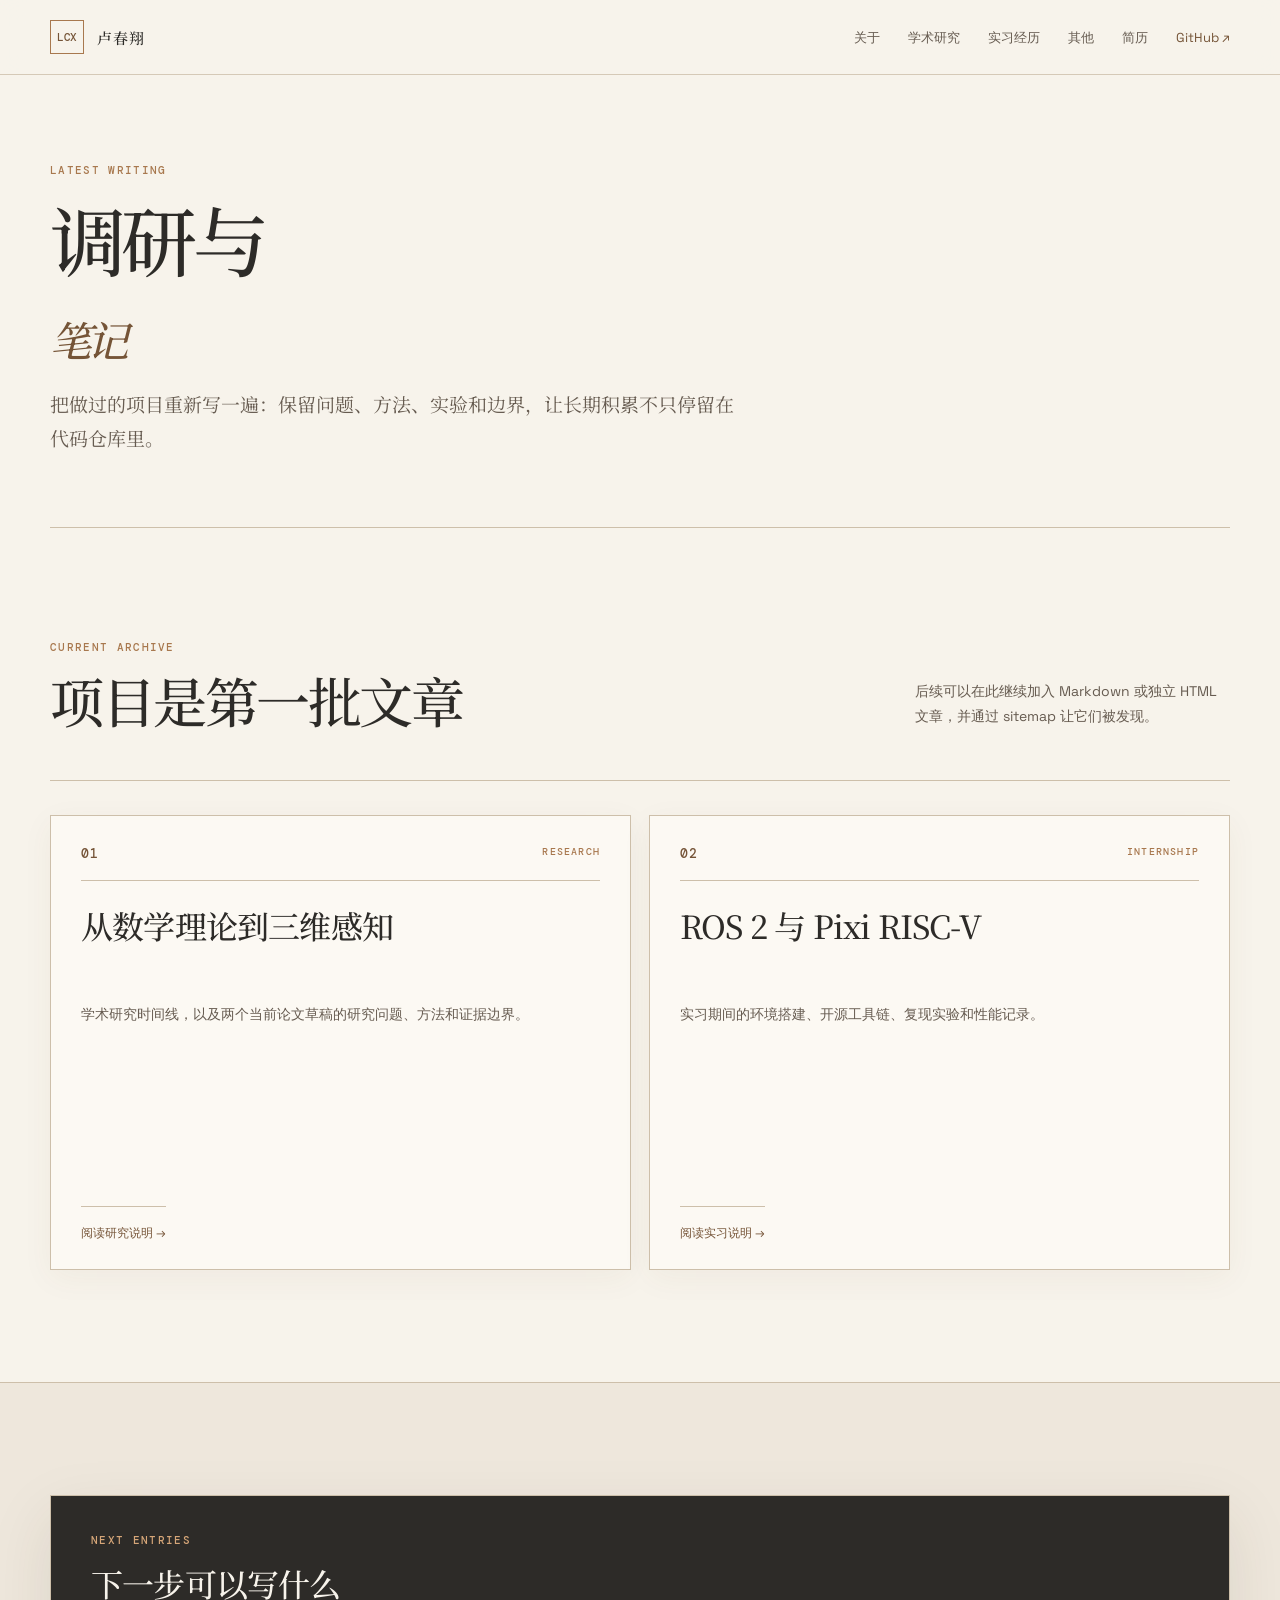
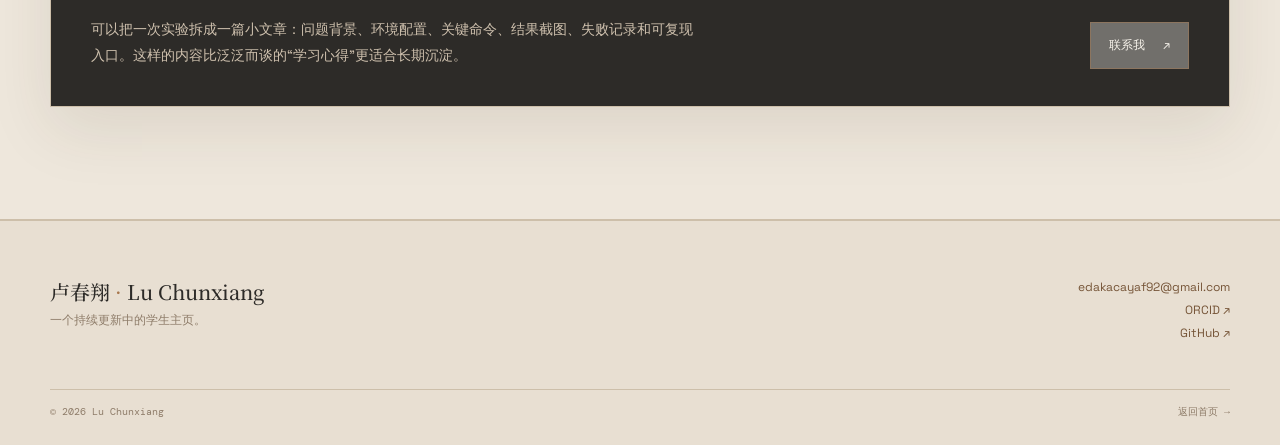
==== articles/index.html @ cac7438f "Build personal homepage" ====
<!doctype html>
<html lang="zh-CN">
  <head>
    <meta charset="utf-8">
    <meta name="viewport" content="width=device-width, initial-scale=1">
    <title>调研与笔记｜卢春翔 Lu Chunxiang</title>
    <meta name="description" content="卢春翔的调研、复现实验与项目笔记索引。">
    <link rel="canonical" href="https://luchunxiang.cn/articles/">
    <meta property="og:type" content="website">
    <meta property="og:title" content="调研与笔记｜卢春翔 Lu Chunxiang">
    <meta property="og:description" content="研究、实习和持续学习的长期记录。">
    <meta property="og:url" content="https://luchunxiang.cn/articles/">
    <link rel="icon" href="/assets/favicon.svg" type="image/svg+xml">
    <link rel="stylesheet" href="/styles.css">
  </head>
  <body>
    <a class="skip-link" href="#main-content">跳到主要内容</a>
    <header class="site-header"><div class="shell nav-shell"><a class="brand" href="/"><span class="brand-mark">LCX</span><span class="brand-name">卢春翔</span></a><button class="menu-toggle" type="button" aria-expanded="false" aria-controls="site-nav">菜单</button><nav id="site-nav" class="site-nav" aria-label="主导航"><a href="/#about">关于</a><a href="/#research">学术研究</a><a href="/#internship">实习经历</a><a href="/#other">其他</a><a href="/resume.html">简历</a><a class="nav-external" href="https://github.com/echobird233" target="_blank" rel="noopener noreferrer">GitHub <span aria-hidden="true">↗</span></a></nav></div></header>
    <main id="main-content">
      <header class="shell page-hero"><p class="eyebrow">LATEST WRITING</p><h1>调研与<br><em>笔记</em></h1><p class="page-hero-intro">把做过的项目重新写一遍：保留问题、方法、实验和边界，让长期积累不只停留在代码仓库里。</p></header>
      <section class="shell section-pad"><div class="section-heading"><div><p class="eyebrow">CURRENT ARCHIVE</p><h2>项目是第一批文章</h2></div><p class="section-note">后续可以在此继续加入 Markdown 或独立 HTML 文章，并通过 sitemap 让它们被发现。</p></div><div class="project-grid" style="margin-top:34px"><article class="project-card"><div class="project-topline"><span>01</span><span>RESEARCH</span></div><h3>从数学理论到三维感知</h3><p>学术研究时间线，以及两个当前论文草稿的研究问题、方法和证据边界。</p><a class="card-button" href="/projects/academic-research.html">阅读研究说明 <span aria-hidden="true">→</span></a></article><article class="project-card"><div class="project-topline"><span>02</span><span>INTERNSHIP</span></div><h3>ROS 2 与 Pixi RISC-V</h3><p>实习期间的环境搭建、开源工具链、复现实验和性能记录。</p><a class="card-button" href="/projects/internship.html">阅读实习说明 <span aria-hidden="true">→</span></a></article></div></section>
      <section class="tinted-section section-pad"><div class="shell notes-callout"><div><p class="eyebrow">NEXT ENTRIES</p><h2>下一步可以写什么</h2><p>可以把一次实验拆成一篇小文章：问题背景、环境配置、关键命令、结果截图、失败记录和可复现入口。这样的内容比泛泛而谈的“学习心得”更适合长期沉淀。</p></div><a class="button button-light" href="mailto:edakacayaf92@gmail.com">联系我 <span aria-hidden="true">↗</span></a></div></section>
    </main>
    <footer class="site-footer"><div class="shell footer-grid"><div><p class="footer-name">卢春翔 <span>·</span> Lu Chunxiang</p><p class="footer-note">一个持续更新中的学生主页。</p></div><div class="footer-links"><a href="mailto:edakacayaf92@gmail.com">edakacayaf92@gmail.com</a><a href="https://orcid.org/0009-0001-8844-5017" target="_blank" rel="noopener noreferrer">ORCID ↗</a><a href="https://github.com/echobird233" target="_blank" rel="noopener noreferrer">GitHub ↗</a></div></div><div class="shell footer-bottom"><span>© 2026 Lu Chunxiang</span><a href="/">返回首页 →</a></div></footer>
    <script src="/script.js"></script>
  </body>
</html>
---- styles.css ----
@import url('https://fonts.googleapis.com/css2?family=DM+Mono:wght@400;500&family=Noto+Serif+SC:wght@400;500;600;700&family=Space+Grotesk:wght@400;500;600;700&display=swap');

:root {
  --paper: #f7f3eb;
  --paper-deep: #eee7dc;
  --paper-dark: #e3d8c9;
  --ink: #2d2b28;
  --muted: #665b50;
  --soft: #8e7c69;
  --line: #cdbfaa;
  --accent: #a8784e;
  --accent-deep: #755437;
  --white: #fffdf9;
  --shadow: 0 22px 60px rgba(63, 45, 27, .10);
  --serif: 'Noto Serif SC', 'Songti SC', 'STSong', Georgia, serif;
  --sans: 'Space Grotesk', 'PingFang SC', 'Microsoft YaHei', sans-serif;
  --mono: 'DM Mono', 'SFMono-Regular', Consolas, monospace;
}

* { box-sizing: border-box; }

html { scroll-behavior: smooth; }

body {
  margin: 0;
  background: var(--paper);
  color: var(--ink);
  font-family: var(--sans);
  font-size: 16px;
  line-height: 1.7;
  background-image: radial-gradient(rgba(117, 84, 55, .065) .7px, transparent .7px);
  background-size: 8px 8px;
}

body::before {
  content: '';
  position: fixed;
  inset: 0;
  pointer-events: none;
  opacity: .18;
  background: linear-gradient(115deg, transparent 0 35%, rgba(255,255,255,.25) 50%, transparent 65%);
  mix-blend-mode: soft-light;
  z-index: -1;
}

a { color: inherit; text-decoration: none; }
a:focus-visible, button:focus-visible { outline: 2px solid var(--accent-deep); outline-offset: 4px; }

.shell { width: min(1180px, calc(100% - 64px)); margin: 0 auto; }
.section-pad { padding-top: 112px; padding-bottom: 112px; }
.section-block { scroll-margin-top: 80px; }

.skip-link { position: fixed; left: 18px; top: -80px; background: var(--ink); color: var(--paper); padding: 8px 14px; z-index: 30; }
.skip-link:focus { top: 18px; }

.site-header { position: sticky; top: 0; z-index: 20; background: rgba(247,243,235,.90); border-bottom: 1px solid rgba(205,191,170,.8); backdrop-filter: blur(12px); }
.nav-shell { min-height: 74px; display: flex; align-items: center; justify-content: space-between; gap: 32px; }
.brand { display: inline-flex; align-items: center; gap: 13px; white-space: nowrap; }
.brand-mark { display: grid; place-items: center; width: 34px; height: 34px; border: 1px solid var(--accent); color: var(--accent-deep); font: 500 11px/1 var(--mono); letter-spacing: -.06em; }
.brand-name { font: 500 15px/1 var(--serif); letter-spacing: .08em; }
.site-nav { display: flex; align-items: center; gap: 28px; font-size: 13px; color: var(--muted); }
.site-nav a { position: relative; padding: 26px 0 24px; }
.site-nav a::after { content: ''; position: absolute; left: 0; right: 100%; bottom: 18px; height: 1px; background: var(--accent); transition: right .22s ease; }
.site-nav a:hover, .site-nav a:focus-visible { color: var(--ink); }
.site-nav a:hover::after, .site-nav a:focus-visible::after { right: 0; }
.site-nav .nav-external { color: var(--accent-deep); }
.menu-toggle { display: none; border: 1px solid var(--line); background: transparent; color: var(--ink); padding: 7px 11px; font: 500 12px var(--sans); }

.hero { display: grid; grid-template-columns: minmax(0, 1.5fr) minmax(230px, .65fr); gap: 90px; align-items: start; min-height: 620px; padding-top: 122px; }
.eyebrow, .label, .current-label, .project-topline, .date-line, .strip-kicker { margin: 0; color: var(--accent); font: 500 11px/1.4 var(--mono); letter-spacing: .12em; text-transform: uppercase; }
.hero h1 { margin: 22px 0 24px; font: 500 clamp(54px, 9vw, 112px)/1.02 var(--serif); letter-spacing: -.07em; }
.hero h1 em { color: var(--accent-deep); font-size: .47em; font-style: italic; letter-spacing: -.025em; }
.hero-lead { max-width: 650px; margin: 0; color: var(--muted); font: 400 clamp(18px, 2.2vw, 23px)/1.8 var(--serif); }
.hero-actions { display: flex; flex-wrap: wrap; gap: 12px; margin-top: 35px; }
.button { display: inline-flex; align-items: center; gap: 18px; min-height: 46px; padding: 12px 18px; border: 1px solid var(--line); font-size: 12px; transition: transform .2s ease, background .2s ease, border-color .2s ease; }
.button:hover, .button:focus-visible { transform: translateY(-2px); }
.button-dark { border-color: var(--ink); background: var(--ink); color: var(--paper); }
.button-dark:hover { background: var(--accent-deep); border-color: var(--accent-deep); }
.button-light { background: rgba(255,253,249,.32); color: var(--accent-deep); }
.button-light:hover { border-color: var(--accent); background: var(--white); }
.hero-aside { border-top: 2px solid var(--accent); padding-top: 15px; margin-top: 8px; color: var(--muted); font-size: 13px; }
.aside-rule { display: none; }
.hero-aside .label { margin: 0 0 8px; font-size: 10px; }
.aside-title { margin: 0; color: var(--ink); font: 500 18px/1.45 var(--serif); }
.aside-text { margin: 0 0 27px; line-height: 1.8; }
.aside-links { display: grid; gap: 6px; }
.aside-links a, .footer-links a, .text-link { color: var(--accent-deep); }
.aside-links a:hover, .footer-links a:hover, .text-link:hover { color: var(--accent); }

.intro-strip { border-top: 1px solid var(--line); border-bottom: 1px solid var(--line); background: rgba(238,231,220,.78); }
.intro-grid { display: grid; grid-template-columns: 1fr 2.2fr; gap: 45px; align-items: center; padding: 34px 0; }
.strip-kicker { font-size: 10px; }
.strip-copy { max-width: 780px; margin: 0; color: var(--muted); font: 400 18px/1.75 var(--serif); }

.section-heading { display: grid; grid-template-columns: minmax(0, 1fr) minmax(230px, .7fr); gap: 60px; align-items: end; padding-bottom: 47px; border-bottom: 1px solid var(--line); }
h2 { margin: 13px 0 0; font: 500 clamp(34px, 5vw, 54px)/1.2 var(--serif); letter-spacing: -.045em; }
.section-note { max-width: 315px; margin: 0 0 4px auto; color: var(--muted); font-size: 14px; line-height: 1.8; }

.timeline { margin-top: 14px; }
.timeline-item { display: grid; grid-template-columns: 190px minmax(0, 1fr); gap: 48px; padding: 37px 0 42px; border-bottom: 1px solid var(--line); }
.timeline-meta { display: grid; gap: 7px; align-content: start; color: var(--soft); font: 11px/1.6 var(--mono); }
.timeline-meta span:last-child { color: var(--accent-deep); }
.timeline-body h3, .internship-head h3, .project-card h3, .info-card h3, .notes-callout h2 { margin: 0 0 12px; font: 500 clamp(23px, 3vw, 32px)/1.35 var(--serif); letter-spacing: -.025em; }
.timeline-body > p { max-width: 760px; margin: 0; color: var(--muted); font-size: 15px; line-height: 1.9; }
.tag-row { display: flex; flex-wrap: wrap; gap: 8px; margin-top: 20px; }
.tag-row span { border: 1px solid var(--line); padding: 4px 9px; color: var(--accent-deep); font: 10px/1.4 var(--mono); }
.timeline-item-current { padding-bottom: 50px; }
.current-label { display: inline-block; margin-bottom: 12px; padding: 4px 8px; background: var(--accent); color: var(--white); font-size: 9px; }
.subproject-grid { display: grid; grid-template-columns: repeat(2, minmax(0, 1fr)); gap: 15px; margin: 26px 0 24px; }
.subproject-card { display: grid; gap: 8px; padding: 20px; border: 1px solid var(--line); background: rgba(255,253,249,.40); transition: background .2s ease, transform .2s ease, border-color .2s ease; }
.subproject-card:hover, .subproject-card:focus-visible { border-color: var(--accent); background: var(--white); transform: translateY(-2px); }
.card-index { color: var(--accent); font: 11px var(--mono); }
.card-title { font: 500 19px/1.4 var(--serif); }
.card-desc { color: var(--muted); font-size: 13px; line-height: 1.65; }
.card-link { margin-top: 4px; color: var(--accent-deep); font-size: 11px; }
.text-link { display: inline-flex; align-items: center; gap: 14px; font-size: 12px; border-bottom: 1px solid currentColor; padding-bottom: 4px; }

.tinted-section { background: var(--paper-deep); border-top: 1px solid var(--line); border-bottom: 1px solid var(--line); }
.internship-head { display: grid; grid-template-columns: 1fr minmax(270px, .7fr); gap: 50px; padding: 46px 0 34px; }
.internship-head h3 { margin-top: 9px; }
.internship-head > p { margin: 5px 0 0; color: var(--muted); font-size: 14px; line-height: 1.9; }
.project-grid { display: grid; grid-template-columns: repeat(2, minmax(0, 1fr)); gap: 18px; }
.project-card { display: flex; flex-direction: column; min-height: 455px; padding: 29px 30px 26px; border: 1px solid var(--line); background: rgba(255,253,249,.57); box-shadow: 0 8px 30px rgba(93,69,44,.05); }
.project-topline { display: flex; justify-content: space-between; gap: 16px; padding-bottom: 17px; margin-bottom: 23px; border-bottom: 1px solid var(--line); font-size: 10px; }
.project-topline span:first-child { color: var(--accent-deep); font-size: 13px; }
.project-card h3 { min-height: 85px; margin-bottom: 13px; }
.project-card > p { margin: 0; color: var(--muted); font-size: 14px; line-height: 1.85; }
.compact-list { display: grid; gap: 8px; padding: 0 0 0 18px; margin: 21px 0 26px; color: var(--muted); font-size: 12px; line-height: 1.7; }
.compact-list li::marker { color: var(--accent); }
.card-button { align-self: flex-start; margin-top: auto; padding-top: 16px; border-top: 1px solid var(--line); color: var(--accent-deep); font-size: 12px; }
.card-button:hover { color: var(--accent); }
.section-footer-link { margin-top: 30px; }

.info-grid { display: grid; grid-template-columns: repeat(2, minmax(0, 1fr)); gap: 18px; margin-top: 34px; }
.info-card { min-height: 225px; padding: 27px 28px; border-top: 2px solid var(--accent); background: rgba(255,253,249,.34); }
.info-card-wide { grid-column: span 2; }
.info-card h3 { margin: 16px 0 10px; font-size: 25px; }
.info-card p:not(.label) { margin: 0; color: var(--muted); font-size: 14px; line-height: 1.85; }
.metric-row { display: flex; flex-wrap: wrap; gap: 40px; margin-top: 26px; }
.metric-row span { display: grid; gap: 2px; }
.metric-row strong { color: var(--accent-deep); font: 500 22px/1.2 var(--serif); }
.metric-row small { color: var(--soft); font: 10px var(--mono); text-transform: uppercase; }

.notes-section { padding-top: 80px; padding-bottom: 80px; }
.notes-callout { display: flex; justify-content: space-between; align-items: end; gap: 40px; padding: 37px 40px; border: 1px solid var(--line); background: var(--ink); color: var(--paper); box-shadow: var(--shadow); }
.notes-callout h2 { margin-top: 13px; color: var(--paper); }
.notes-callout p:not(.eyebrow) { max-width: 610px; margin: 0; color: #cfc1ae; font-size: 14px; line-height: 1.85; }
.notes-callout .eyebrow { color: #d6a678; }
.notes-callout .button-light { border-color: #8c755f; color: var(--paper); white-space: nowrap; }
.notes-callout .button-light:hover { background: #51483e; border-color: #d6a678; }

.site-footer { padding: 56px 0 26px; border-top: 1px solid var(--line); background: #e8dfd2; }
.footer-grid { display: flex; justify-content: space-between; gap: 40px; }
.footer-name { margin: 0; color: var(--ink); font: 500 20px var(--serif); }
.footer-name span { color: var(--accent); }
.footer-note { margin: 4px 0 0; color: var(--soft); font-size: 12px; }
.footer-links { display: grid; gap: 3px; text-align: right; color: var(--accent-deep); font-size: 12px; }
.footer-bottom { display: flex; justify-content: space-between; gap: 20px; margin-top: 45px; padding-top: 15px; border-top: 1px solid var(--line); color: var(--soft); font: 10px var(--mono); }

/* Project and resume pages share these details. */
.page-hero { padding-top: 88px; padding-bottom: 72px; border-bottom: 1px solid var(--line); }
.page-hero h1 { max-width: 820px; margin: 18px 0 20px; font: 500 clamp(42px, 7vw, 76px)/1.12 var(--serif); letter-spacing: -.06em; }
.page-hero h1 em { color: var(--accent-deep); font-size: .55em; font-style: italic; }
.page-hero-intro { max-width: 700px; margin: 0; color: var(--muted); font: 400 19px/1.8 var(--serif); }
.page-meta { display: flex; flex-wrap: wrap; gap: 8px 26px; margin-top: 28px; color: var(--soft); font: 11px var(--mono); }
.page-layout { display: grid; grid-template-columns: minmax(0, 1.5fr) minmax(220px, .65fr); gap: 76px; }
.page-content { min-width: 0; }
.content-block { padding: 53px 0; border-bottom: 1px solid var(--line); }
.content-block:first-child { padding-top: 0; }
.content-block h2 { margin-bottom: 20px; font-size: 34px; }
.content-block h3 { margin: 30px 0 10px; font: 500 24px/1.4 var(--serif); }
.content-block p { color: var(--muted); font-size: 15px; line-height: 1.95; }
.content-block ul { color: var(--muted); padding-left: 21px; font-size: 14px; line-height: 1.9; }
.content-block li::marker { color: var(--accent); }
.side-panel { align-self: start; position: sticky; top: 105px; padding: 22px; border: 1px solid var(--line); background: rgba(255,253,249,.42); }
.side-panel h2 { margin: 10px 0 16px; font-size: 24px; }
.side-panel p { margin: 0 0 20px; color: var(--muted); font-size: 13px; line-height: 1.8; }
.side-list { display: grid; gap: 10px; padding: 0; margin: 0; list-style: none; }
.side-list a { color: var(--accent-deep); font-size: 12px; }
.side-list a:hover { color: var(--accent); }
.evidence-note { padding: 18px 20px; margin-top: 24px; border-left: 2px solid var(--accent); background: rgba(238,231,220,.74); color: var(--muted); font-size: 13px; line-height: 1.8; }
.evidence-note strong { color: var(--ink); font-weight: 500; }
.detail-card { margin-top: 24px; padding: 22px; border: 1px solid var(--line); background: rgba(255,253,249,.34); }
.detail-card h3 { margin-top: 0; }
.detail-card .metric-row { margin-top: 17px; gap: 25px; }
.detail-card .metric-row strong { font-size: 19px; }
.repo-link { display: inline-flex; gap: 12px; margin-top: 18px; color: var(--accent-deep); font-size: 12px; border-bottom: 1px solid currentColor; }

.resume-page .page-hero { padding-bottom: 50px; }
.resume-actions { display: flex; gap: 12px; flex-wrap: wrap; margin-top: 26px; }
.resume-layout { padding-top: 46px; }
.resume-section { padding: 30px 0; border-bottom: 1px solid var(--line); }
.resume-section:first-child { padding-top: 0; }
.resume-section h2 { margin: 0 0 21px; font-size: 29px; }
.resume-item { display: grid; grid-template-columns: 150px minmax(0,1fr); gap: 28px; margin-bottom: 24px; }
.resume-item:last-child { margin-bottom: 0; }
.resume-date { color: var(--soft); font: 10px/1.7 var(--mono); }
.resume-item h3 { margin: 0 0 5px; font: 500 20px/1.4 var(--serif); }
.resume-item p { margin: 0; color: var(--muted); font-size: 13px; line-height: 1.8; }
.resume-skills { display: grid; grid-template-columns: repeat(2, minmax(0, 1fr)); gap: 16px; }
.skill-box { padding: 16px; border: 1px solid var(--line); }
.skill-box strong { display: block; margin-bottom: 5px; color: var(--accent-deep); font: 500 14px var(--serif); }
.skill-box span { color: var(--muted); font-size: 12px; line-height: 1.8; }

@media (max-width: 850px) {
  .shell { width: min(100% - 40px, 680px); }
  .site-header { position: relative; }
  .nav-shell { min-height: 66px; }
  .menu-toggle { display: block; }
  .site-nav { display: none; position: absolute; left: 20px; right: 20px; top: 65px; padding: 8px 18px 15px; border: 1px solid var(--line); background: var(--paper); box-shadow: var(--shadow); }
  .site-nav.is-open { display: grid; gap: 0; }
  .site-nav a { padding: 12px 0; border-bottom: 1px solid rgba(205,191,170,.55); }
  .site-nav a:last-child { border-bottom: 0; }
  .site-nav a::after { display: none; }
  .hero { grid-template-columns: 1fr; gap: 58px; min-height: unset; padding-top: 88px; }
  .hero-aside { margin-top: 0; display: grid; grid-template-columns: 1fr 1fr; column-gap: 25px; }
  .hero-aside .aside-rule { display: block; grid-column: 1 / -1; }
  .hero-aside .label:nth-of-type(1), .hero-aside .aside-title, .hero-aside .aside-text:nth-of-type(1) { grid-column: 1; }
  .hero-aside .label:nth-of-type(2), .hero-aside .aside-text:nth-of-type(2) { grid-column: 2; }
  .hero-aside .label:nth-of-type(3), .hero-aside .aside-links { grid-column: 1 / -1; }
  .intro-grid, .section-heading, .internship-head, .page-layout { grid-template-columns: 1fr; gap: 20px; }
  .section-note { margin: 0; max-width: 520px; }
  .timeline-item { grid-template-columns: 1fr; gap: 17px; }
  .project-grid, .info-grid { grid-template-columns: 1fr; }
  .info-card-wide { grid-column: auto; }
  .notes-callout { align-items: start; flex-direction: column; }
  .side-panel { position: static; order: -1; }
  .content-block:first-child { padding-top: 0; }
  .resume-item { grid-template-columns: 1fr; gap: 4px; }
}

@media (max-width: 520px) {
  .shell { width: calc(100% - 32px); }
  .section-pad { padding-top: 75px; padding-bottom: 75px; }
  .hero { padding-top: 72px; }
  .hero h1 { font-size: 60px; }
  .hero-lead { font-size: 17px; }
  .hero-actions, .hero-actions .button { width: 100%; }
  .hero-actions .button { justify-content: space-between; }
  .hero-aside { display: block; }
  .hero-aside .label { margin-top: 20px; }
  .subproject-grid { grid-template-columns: 1fr; }
  .project-card { min-height: 0; padding: 24px 21px 22px; }
  .project-card h3 { min-height: 0; }
  .metric-row { gap: 22px; }
  .notes-callout { padding: 27px 22px; }
  .footer-grid, .footer-bottom { display: grid; gap: 23px; }
  .footer-links { text-align: left; }
  .page-hero { padding-top: 58px; padding-bottom: 52px; }
  .page-hero h1 { font-size: 43px; }
  .page-hero-intro { font-size: 17px; }
  .resume-skills { grid-template-columns: 1fr; }
}

@media print {
  body { background: white; }
  .site-header, .site-footer, .resume-actions, .side-panel, .skip-link { display: none !important; }
  .shell { width: 100%; }
  .resume-page .page-hero { padding: 0 0 25px; }
  .resume-layout { padding-top: 25px; }
  .resume-section { break-inside: avoid; }
}
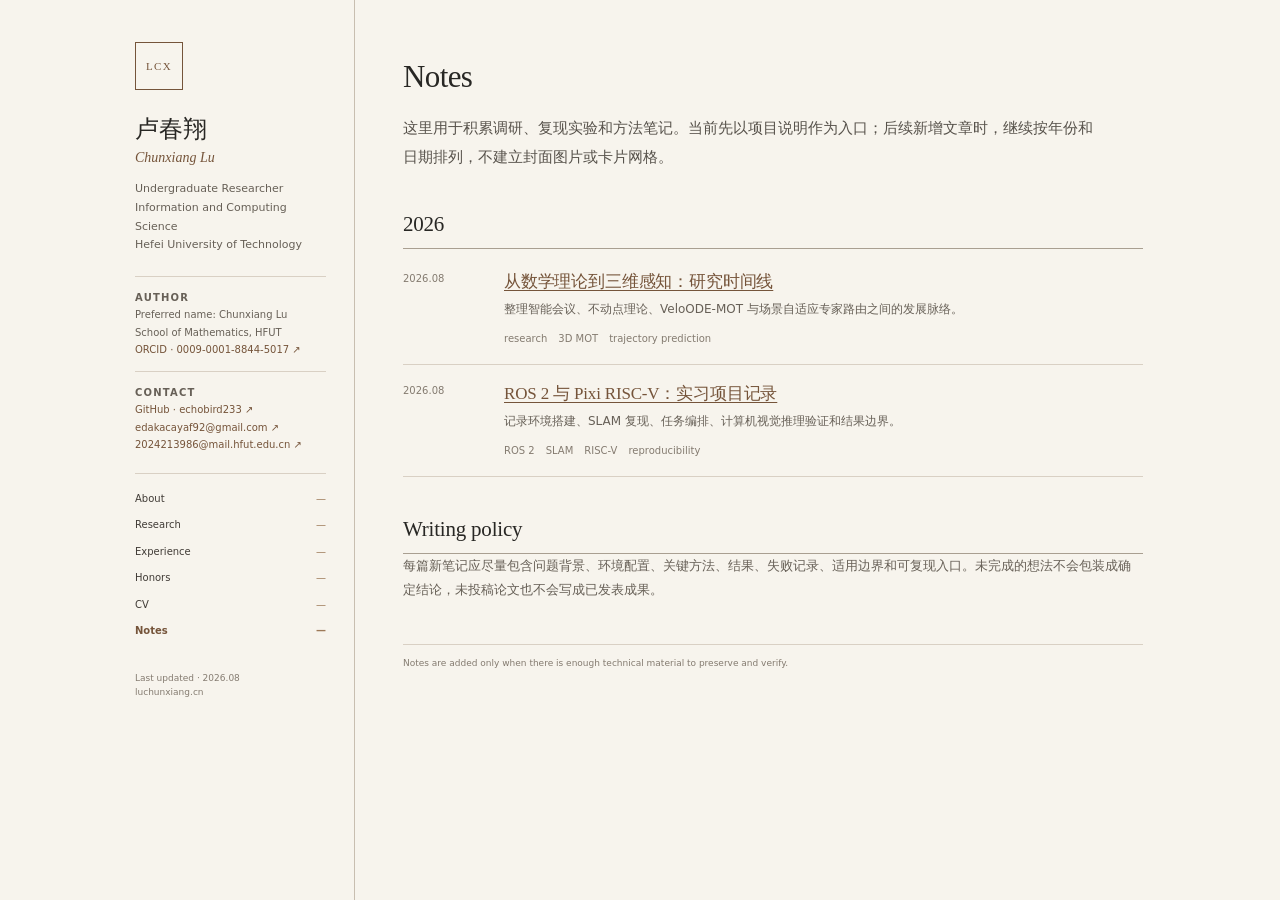
==== commit 62705763: "Redesign site as academic profile" ====
--- a/articles/index.html
+++ b/articles/index.html
@@ -3,25 +3,57 @@
   <head>
     <meta charset="utf-8">
     <meta name="viewport" content="width=device-width, initial-scale=1">
-    <title>调研与笔记｜卢春翔 Lu Chunxiang</title>
-    <meta name="description" content="卢春翔的调研、复现实验与项目笔记索引。">
+    <title>调研与笔记｜卢春翔 Chunxiang Lu</title>
+    <meta name="description" content="卢春翔的调研、复现实验与研究笔记索引。">
     <link rel="canonical" href="https://luchunxiang.cn/articles/">
     <meta property="og:type" content="website">
-    <meta property="og:title" content="调研与笔记｜卢春翔 Lu Chunxiang">
-    <meta property="og:description" content="研究、实习和持续学习的长期记录。">
+    <meta property="og:title" content="调研与笔记｜卢春翔 Chunxiang Lu">
+    <meta property="og:description" content="研究、实习和可复现实验的长期记录。">
     <meta property="og:url" content="https://luchunxiang.cn/articles/">
     <link rel="icon" href="/assets/favicon.svg" type="image/svg+xml">
     <link rel="stylesheet" href="/styles.css">
   </head>
   <body>
     <a class="skip-link" href="#main-content">跳到主要内容</a>
-    <header class="site-header"><div class="shell nav-shell"><a class="brand" href="/"><span class="brand-mark">LCX</span><span class="brand-name">卢春翔</span></a><button class="menu-toggle" type="button" aria-expanded="false" aria-controls="site-nav">菜单</button><nav id="site-nav" class="site-nav" aria-label="主导航"><a href="/#about">关于</a><a href="/#research">学术研究</a><a href="/#internship">实习经历</a><a href="/#other">其他</a><a href="/resume.html">简历</a><a class="nav-external" href="https://github.com/echobird233" target="_blank" rel="noopener noreferrer">GitHub <span aria-hidden="true">↗</span></a></nav></div></header>
-    <main id="main-content">
-      <header class="shell page-hero"><p class="eyebrow">LATEST WRITING</p><h1>调研与<br><em>笔记</em></h1><p class="page-hero-intro">把做过的项目重新写一遍：保留问题、方法、实验和边界，让长期积累不只停留在代码仓库里。</p></header>
-      <section class="shell section-pad"><div class="section-heading"><div><p class="eyebrow">CURRENT ARCHIVE</p><h2>项目是第一批文章</h2></div><p class="section-note">后续可以在此继续加入 Markdown 或独立 HTML 文章，并通过 sitemap 让它们被发现。</p></div><div class="project-grid" style="margin-top:34px"><article class="project-card"><div class="project-topline"><span>01</span><span>RESEARCH</span></div><h3>从数学理论到三维感知</h3><p>学术研究时间线，以及两个当前论文草稿的研究问题、方法和证据边界。</p><a class="card-button" href="/projects/academic-research.html">阅读研究说明 <span aria-hidden="true">→</span></a></article><article class="project-card"><div class="project-topline"><span>02</span><span>INTERNSHIP</span></div><h3>ROS 2 与 Pixi RISC-V</h3><p>实习期间的环境搭建、开源工具链、复现实验和性能记录。</p><a class="card-button" href="/projects/internship.html">阅读实习说明 <span aria-hidden="true">→</span></a></article></div></section>
-      <section class="tinted-section section-pad"><div class="shell notes-callout"><div><p class="eyebrow">NEXT ENTRIES</p><h2>下一步可以写什么</h2><p>可以把一次实验拆成一篇小文章：问题背景、环境配置、关键命令、结果截图、失败记录和可复现入口。这样的内容比泛泛而谈的“学习心得”更适合长期沉淀。</p></div><a class="button button-light" href="mailto:edakacayaf92@gmail.com">联系我 <span aria-hidden="true">↗</span></a></div></section>
-    </main>
-    <footer class="site-footer"><div class="shell footer-grid"><div><p class="footer-name">卢春翔 <span>·</span> Lu Chunxiang</p><p class="footer-note">一个持续更新中的学生主页。</p></div><div class="footer-links"><a href="mailto:edakacayaf92@gmail.com">edakacayaf92@gmail.com</a><a href="https://orcid.org/0009-0001-8844-5017" target="_blank" rel="noopener noreferrer">ORCID ↗</a><a href="https://github.com/echobird233" target="_blank" rel="noopener noreferrer">GitHub ↗</a></div></div><div class="shell footer-bottom"><span>© 2026 Lu Chunxiang</span><a href="/">返回首页 →</a></div></footer>
+    <div class="site-shell">
+      <aside class="profile-rail" aria-label="个人身份与导航">
+        <div class="profile-top">
+          <a class="monogram" href="/" aria-label="返回首页">LCX</a>
+          <div><p class="profile-name">卢春翔</p><p class="profile-name-en">Chunxiang Lu</p></div>
+          <button class="mobile-menu-button" type="button" aria-expanded="false" aria-controls="profile-nav">MENU</button>
+          <p class="profile-role">Undergraduate Researcher<br>Information and Computing Science<br>Hefei University of Technology</p>
+        </div>
+        <div class="profile-desktop-details">
+          <div class="profile-block"><p class="profile-label">Author</p><p>Preferred name: Chunxiang Lu</p><p>School of Mathematics, HFUT</p><a href="https://orcid.org/0009-0001-8844-5017" target="_blank" rel="noopener noreferrer">ORCID · 0009-0001-8844-5017 ↗</a></div>
+          <div class="profile-block"><p class="profile-label">Contact</p><a href="https://github.com/echobird233" target="_blank" rel="noopener noreferrer">GitHub · echobird233 ↗</a><a href="mailto:edakacayaf92@gmail.com">edakacayaf92@gmail.com ↗</a><a href="mailto:2024213986@mail.hfut.edu.cn">2024213986@mail.hfut.edu.cn ↗</a></div>
+        </div>
+        <details class="profile-mobile-details"><summary>Author &amp; contact information</summary><div class="profile-block"><p>Preferred name: Chunxiang Lu</p><p>School of Mathematics, HFUT</p><a href="https://orcid.org/0009-0001-8844-5017" target="_blank" rel="noopener noreferrer">ORCID ↗</a><a href="https://github.com/echobird233" target="_blank" rel="noopener noreferrer">GitHub ↗</a><a href="mailto:edakacayaf92@gmail.com">Primary email ↗</a><a href="mailto:2024213986@mail.hfut.edu.cn">HFUT email ↗</a></div></details>
+        <nav id="profile-nav" class="profile-nav" aria-label="主导航"><a href="/">About</a><a href="/projects/academic-research.html">Research</a><a href="/projects/internship.html">Experience</a><a href="/#honors">Honors</a><a href="/resume.html">CV</a><a href="/articles/" aria-current="page">Notes</a></nav>
+        <p class="profile-foot">Last updated · 2026.08<br>luchunxiang.cn</p>
+      </aside>
+
+      <main id="main-content" class="document">
+        <section class="document-section">
+          <h1>Notes</h1>
+          <p class="lead">这里用于积累调研、复现实验和方法笔记。当前先以项目说明作为入口；后续新增文章时，继续按年份和日期排列，不建立封面图片或卡片网格。</p>
+        </section>
+
+        <section class="document-section">
+          <h2>2026</h2>
+          <div class="note-index">
+            <article class="note-entry"><time datetime="2026-08">2026.08</time><div><h2><a href="/projects/academic-research.html">从数学理论到三维感知：研究时间线</a></h2><p>整理智能会议、不动点理论、VeloODE-MOT 与场景自适应专家路由之间的发展脉络。</p><div class="tag-list"><span>research</span><span>3D MOT</span><span>trajectory prediction</span></div></div></article>
+            <article class="note-entry"><time datetime="2026-08">2026.08</time><div><h2><a href="/projects/internship.html">ROS 2 与 Pixi RISC-V：实习项目记录</a></h2><p>记录环境搭建、SLAM 复现、任务编排、计算机视觉推理验证和结果边界。</p><div class="tag-list"><span>ROS 2</span><span>SLAM</span><span>RISC-V</span><span>reproducibility</span></div></div></article>
+          </div>
+        </section>
+
+        <section class="document-section prose">
+          <h2>Writing policy</h2>
+          <p>每篇新笔记应尽量包含问题背景、环境配置、关键方法、结果、失败记录、适用边界和可复现入口。未完成的想法不会包装成确定结论，未投稿论文也不会写成已发表成果。</p>
+        </section>
+
+        <p class="endnote">Notes are added only when there is enough technical material to preserve and verify.</p>
+      </main>
+    </div>
     <script src="/script.js"></script>
   </body>
 </html>
--- a/styles.css
+++ b/styles.css
@@ -1,20 +1,15 @@
-@import url('https://fonts.googleapis.com/css2?family=DM+Mono:wght@400;500&family=Noto+Serif+SC:wght@400;500;600;700&family=Space+Grotesk:wght@400;500;600;700&display=swap');
-
 :root {
-  --paper: #f7f3eb;
-  --paper-deep: #eee7dc;
-  --paper-dark: #e3d8c9;
-  --ink: #2d2b28;
-  --muted: #665b50;
-  --soft: #8e7c69;
-  --line: #cdbfaa;
-  --accent: #a8784e;
-  --accent-deep: #755437;
-  --white: #fffdf9;
-  --shadow: 0 22px 60px rgba(63, 45, 27, .10);
-  --serif: 'Noto Serif SC', 'Songti SC', 'STSong', Georgia, serif;
-  --sans: 'Space Grotesk', 'PingFang SC', 'Microsoft YaHei', sans-serif;
-  --mono: 'DM Mono', 'SFMono-Regular', Consolas, monospace;
+  --paper: #f7f4ed;
+  --rail: #eee9df;
+  --ink: #282724;
+  --muted: #676057;
+  --soft: #847b70;
+  --accent: #75543a;
+  --accent-soft: #9d7958;
+  --line: #c8beb0;
+  --line-soft: #d9d0c4;
+  --serif: Georgia, "Noto Serif SC", "Songti SC", STSong, serif;
+  --sans: Inter, "PingFang SC", "Microsoft YaHei", system-ui, sans-serif;
 }
 
 * { box-sizing: border-box; }
@@ -26,237 +21,455 @@
   background: var(--paper);
   color: var(--ink);
   font-family: var(--sans);
-  font-size: 16px;
+  font-size: 15px;
+  line-height: 1.75;
+}
+
+a { color: var(--accent); text-decoration-thickness: 1px; text-underline-offset: 3px; }
+a:hover { color: var(--ink); }
+a:focus-visible,
+button:focus-visible,
+summary:focus-visible { outline: 2px solid var(--accent); outline-offset: 3px; }
+
+.skip-link {
+  position: fixed;
+  z-index: 100;
+  top: -80px;
+  left: 16px;
+  padding: 8px 12px;
+  background: var(--ink);
+  color: var(--paper);
+}
+.skip-link:focus { top: 16px; }
+
+.site-shell {
+  width: min(1010px, calc(100% - 48px));
+  min-height: 100vh;
+  margin: 0 auto;
+  display: grid;
+  grid-template-columns: 220px minmax(0, 740px);
+  gap: 48px;
+  align-items: start;
+}
+
+.profile-rail {
+  position: sticky;
+  top: 0;
+  align-self: start;
+  min-height: 100vh;
+  max-height: 100vh;
+  overflow-y: auto;
+  padding: 42px 28px 28px 0;
+  border-right: 1px solid var(--line);
+  scrollbar-width: thin;
+}
+
+.monogram {
+  width: 48px;
+  height: 48px;
+  display: grid;
+  place-items: center;
+  margin-bottom: 24px;
+  border: 1px solid var(--accent);
+  color: var(--accent);
+  font: 400 11px/1 var(--serif);
+  letter-spacing: .12em;
+  text-decoration: none;
+}
+
+.profile-name {
+  margin: 0 0 2px;
+  font: 400 24px/1.3 var(--serif);
+}
+
+.profile-name-en {
+  margin: 0 0 12px;
+  color: var(--accent);
+  font: italic 14px/1.5 var(--serif);
+}
+
+.profile-role {
+  margin: 0 0 21px;
+  color: var(--muted);
+  font-size: 11px;
   line-height: 1.7;
-  background-image: radial-gradient(rgba(117, 84, 55, .065) .7px, transparent .7px);
-  background-size: 8px 8px;
-}
-
-body::before {
-  content: '';
-  position: fixed;
-  inset: 0;
-  pointer-events: none;
-  opacity: .18;
-  background: linear-gradient(115deg, transparent 0 35%, rgba(255,255,255,.25) 50%, transparent 65%);
-  mix-blend-mode: soft-light;
-  z-index: -1;
-}
-
-a { color: inherit; text-decoration: none; }
-a:focus-visible, button:focus-visible { outline: 2px solid var(--accent-deep); outline-offset: 4px; }
-
-.shell { width: min(1180px, calc(100% - 64px)); margin: 0 auto; }
-.section-pad { padding-top: 112px; padding-bottom: 112px; }
-.section-block { scroll-margin-top: 80px; }
-
-.skip-link { position: fixed; left: 18px; top: -80px; background: var(--ink); color: var(--paper); padding: 8px 14px; z-index: 30; }
-.skip-link:focus { top: 18px; }
-
-.site-header { position: sticky; top: 0; z-index: 20; background: rgba(247,243,235,.90); border-bottom: 1px solid rgba(205,191,170,.8); backdrop-filter: blur(12px); }
-.nav-shell { min-height: 74px; display: flex; align-items: center; justify-content: space-between; gap: 32px; }
-.brand { display: inline-flex; align-items: center; gap: 13px; white-space: nowrap; }
-.brand-mark { display: grid; place-items: center; width: 34px; height: 34px; border: 1px solid var(--accent); color: var(--accent-deep); font: 500 11px/1 var(--mono); letter-spacing: -.06em; }
-.brand-name { font: 500 15px/1 var(--serif); letter-spacing: .08em; }
-.site-nav { display: flex; align-items: center; gap: 28px; font-size: 13px; color: var(--muted); }
-.site-nav a { position: relative; padding: 26px 0 24px; }
-.site-nav a::after { content: ''; position: absolute; left: 0; right: 100%; bottom: 18px; height: 1px; background: var(--accent); transition: right .22s ease; }
-.site-nav a:hover, .site-nav a:focus-visible { color: var(--ink); }
-.site-nav a:hover::after, .site-nav a:focus-visible::after { right: 0; }
-.site-nav .nav-external { color: var(--accent-deep); }
-.menu-toggle { display: none; border: 1px solid var(--line); background: transparent; color: var(--ink); padding: 7px 11px; font: 500 12px var(--sans); }
-
-.hero { display: grid; grid-template-columns: minmax(0, 1.5fr) minmax(230px, .65fr); gap: 90px; align-items: start; min-height: 620px; padding-top: 122px; }
-.eyebrow, .label, .current-label, .project-topline, .date-line, .strip-kicker { margin: 0; color: var(--accent); font: 500 11px/1.4 var(--mono); letter-spacing: .12em; text-transform: uppercase; }
-.hero h1 { margin: 22px 0 24px; font: 500 clamp(54px, 9vw, 112px)/1.02 var(--serif); letter-spacing: -.07em; }
-.hero h1 em { color: var(--accent-deep); font-size: .47em; font-style: italic; letter-spacing: -.025em; }
-.hero-lead { max-width: 650px; margin: 0; color: var(--muted); font: 400 clamp(18px, 2.2vw, 23px)/1.8 var(--serif); }
-.hero-actions { display: flex; flex-wrap: wrap; gap: 12px; margin-top: 35px; }
-.button { display: inline-flex; align-items: center; gap: 18px; min-height: 46px; padding: 12px 18px; border: 1px solid var(--line); font-size: 12px; transition: transform .2s ease, background .2s ease, border-color .2s ease; }
-.button:hover, .button:focus-visible { transform: translateY(-2px); }
-.button-dark { border-color: var(--ink); background: var(--ink); color: var(--paper); }
-.button-dark:hover { background: var(--accent-deep); border-color: var(--accent-deep); }
-.button-light { background: rgba(255,253,249,.32); color: var(--accent-deep); }
-.button-light:hover { border-color: var(--accent); background: var(--white); }
-.hero-aside { border-top: 2px solid var(--accent); padding-top: 15px; margin-top: 8px; color: var(--muted); font-size: 13px; }
-.aside-rule { display: none; }
-.hero-aside .label { margin: 0 0 8px; font-size: 10px; }
-.aside-title { margin: 0; color: var(--ink); font: 500 18px/1.45 var(--serif); }
-.aside-text { margin: 0 0 27px; line-height: 1.8; }
-.aside-links { display: grid; gap: 6px; }
-.aside-links a, .footer-links a, .text-link { color: var(--accent-deep); }
-.aside-links a:hover, .footer-links a:hover, .text-link:hover { color: var(--accent); }
-
-.intro-strip { border-top: 1px solid var(--line); border-bottom: 1px solid var(--line); background: rgba(238,231,220,.78); }
-.intro-grid { display: grid; grid-template-columns: 1fr 2.2fr; gap: 45px; align-items: center; padding: 34px 0; }
-.strip-kicker { font-size: 10px; }
-.strip-copy { max-width: 780px; margin: 0; color: var(--muted); font: 400 18px/1.75 var(--serif); }
-
-.section-heading { display: grid; grid-template-columns: minmax(0, 1fr) minmax(230px, .7fr); gap: 60px; align-items: end; padding-bottom: 47px; border-bottom: 1px solid var(--line); }
-h2 { margin: 13px 0 0; font: 500 clamp(34px, 5vw, 54px)/1.2 var(--serif); letter-spacing: -.045em; }
-.section-note { max-width: 315px; margin: 0 0 4px auto; color: var(--muted); font-size: 14px; line-height: 1.8; }
-
-.timeline { margin-top: 14px; }
-.timeline-item { display: grid; grid-template-columns: 190px minmax(0, 1fr); gap: 48px; padding: 37px 0 42px; border-bottom: 1px solid var(--line); }
-.timeline-meta { display: grid; gap: 7px; align-content: start; color: var(--soft); font: 11px/1.6 var(--mono); }
-.timeline-meta span:last-child { color: var(--accent-deep); }
-.timeline-body h3, .internship-head h3, .project-card h3, .info-card h3, .notes-callout h2 { margin: 0 0 12px; font: 500 clamp(23px, 3vw, 32px)/1.35 var(--serif); letter-spacing: -.025em; }
-.timeline-body > p { max-width: 760px; margin: 0; color: var(--muted); font-size: 15px; line-height: 1.9; }
-.tag-row { display: flex; flex-wrap: wrap; gap: 8px; margin-top: 20px; }
-.tag-row span { border: 1px solid var(--line); padding: 4px 9px; color: var(--accent-deep); font: 10px/1.4 var(--mono); }
-.timeline-item-current { padding-bottom: 50px; }
-.current-label { display: inline-block; margin-bottom: 12px; padding: 4px 8px; background: var(--accent); color: var(--white); font-size: 9px; }
-.subproject-grid { display: grid; grid-template-columns: repeat(2, minmax(0, 1fr)); gap: 15px; margin: 26px 0 24px; }
-.subproject-card { display: grid; gap: 8px; padding: 20px; border: 1px solid var(--line); background: rgba(255,253,249,.40); transition: background .2s ease, transform .2s ease, border-color .2s ease; }
-.subproject-card:hover, .subproject-card:focus-visible { border-color: var(--accent); background: var(--white); transform: translateY(-2px); }
-.card-index { color: var(--accent); font: 11px var(--mono); }
-.card-title { font: 500 19px/1.4 var(--serif); }
-.card-desc { color: var(--muted); font-size: 13px; line-height: 1.65; }
-.card-link { margin-top: 4px; color: var(--accent-deep); font-size: 11px; }
-.text-link { display: inline-flex; align-items: center; gap: 14px; font-size: 12px; border-bottom: 1px solid currentColor; padding-bottom: 4px; }
-
-.tinted-section { background: var(--paper-deep); border-top: 1px solid var(--line); border-bottom: 1px solid var(--line); }
-.internship-head { display: grid; grid-template-columns: 1fr minmax(270px, .7fr); gap: 50px; padding: 46px 0 34px; }
-.internship-head h3 { margin-top: 9px; }
-.internship-head > p { margin: 5px 0 0; color: var(--muted); font-size: 14px; line-height: 1.9; }
-.project-grid { display: grid; grid-template-columns: repeat(2, minmax(0, 1fr)); gap: 18px; }
-.project-card { display: flex; flex-direction: column; min-height: 455px; padding: 29px 30px 26px; border: 1px solid var(--line); background: rgba(255,253,249,.57); box-shadow: 0 8px 30px rgba(93,69,44,.05); }
-.project-topline { display: flex; justify-content: space-between; gap: 16px; padding-bottom: 17px; margin-bottom: 23px; border-bottom: 1px solid var(--line); font-size: 10px; }
-.project-topline span:first-child { color: var(--accent-deep); font-size: 13px; }
-.project-card h3 { min-height: 85px; margin-bottom: 13px; }
-.project-card > p { margin: 0; color: var(--muted); font-size: 14px; line-height: 1.85; }
-.compact-list { display: grid; gap: 8px; padding: 0 0 0 18px; margin: 21px 0 26px; color: var(--muted); font-size: 12px; line-height: 1.7; }
-.compact-list li::marker { color: var(--accent); }
-.card-button { align-self: flex-start; margin-top: auto; padding-top: 16px; border-top: 1px solid var(--line); color: var(--accent-deep); font-size: 12px; }
-.card-button:hover { color: var(--accent); }
-.section-footer-link { margin-top: 30px; }
-
-.info-grid { display: grid; grid-template-columns: repeat(2, minmax(0, 1fr)); gap: 18px; margin-top: 34px; }
-.info-card { min-height: 225px; padding: 27px 28px; border-top: 2px solid var(--accent); background: rgba(255,253,249,.34); }
-.info-card-wide { grid-column: span 2; }
-.info-card h3 { margin: 16px 0 10px; font-size: 25px; }
-.info-card p:not(.label) { margin: 0; color: var(--muted); font-size: 14px; line-height: 1.85; }
-.metric-row { display: flex; flex-wrap: wrap; gap: 40px; margin-top: 26px; }
-.metric-row span { display: grid; gap: 2px; }
-.metric-row strong { color: var(--accent-deep); font: 500 22px/1.2 var(--serif); }
-.metric-row small { color: var(--soft); font: 10px var(--mono); text-transform: uppercase; }
-
-.notes-section { padding-top: 80px; padding-bottom: 80px; }
-.notes-callout { display: flex; justify-content: space-between; align-items: end; gap: 40px; padding: 37px 40px; border: 1px solid var(--line); background: var(--ink); color: var(--paper); box-shadow: var(--shadow); }
-.notes-callout h2 { margin-top: 13px; color: var(--paper); }
-.notes-callout p:not(.eyebrow) { max-width: 610px; margin: 0; color: #cfc1ae; font-size: 14px; line-height: 1.85; }
-.notes-callout .eyebrow { color: #d6a678; }
-.notes-callout .button-light { border-color: #8c755f; color: var(--paper); white-space: nowrap; }
-.notes-callout .button-light:hover { background: #51483e; border-color: #d6a678; }
-
-.site-footer { padding: 56px 0 26px; border-top: 1px solid var(--line); background: #e8dfd2; }
-.footer-grid { display: flex; justify-content: space-between; gap: 40px; }
-.footer-name { margin: 0; color: var(--ink); font: 500 20px var(--serif); }
-.footer-name span { color: var(--accent); }
-.footer-note { margin: 4px 0 0; color: var(--soft); font-size: 12px; }
-.footer-links { display: grid; gap: 3px; text-align: right; color: var(--accent-deep); font-size: 12px; }
-.footer-bottom { display: flex; justify-content: space-between; gap: 20px; margin-top: 45px; padding-top: 15px; border-top: 1px solid var(--line); color: var(--soft); font: 10px var(--mono); }
-
-/* Project and resume pages share these details. */
-.page-hero { padding-top: 88px; padding-bottom: 72px; border-bottom: 1px solid var(--line); }
-.page-hero h1 { max-width: 820px; margin: 18px 0 20px; font: 500 clamp(42px, 7vw, 76px)/1.12 var(--serif); letter-spacing: -.06em; }
-.page-hero h1 em { color: var(--accent-deep); font-size: .55em; font-style: italic; }
-.page-hero-intro { max-width: 700px; margin: 0; color: var(--muted); font: 400 19px/1.8 var(--serif); }
-.page-meta { display: flex; flex-wrap: wrap; gap: 8px 26px; margin-top: 28px; color: var(--soft); font: 11px var(--mono); }
-.page-layout { display: grid; grid-template-columns: minmax(0, 1.5fr) minmax(220px, .65fr); gap: 76px; }
-.page-content { min-width: 0; }
-.content-block { padding: 53px 0; border-bottom: 1px solid var(--line); }
-.content-block:first-child { padding-top: 0; }
-.content-block h2 { margin-bottom: 20px; font-size: 34px; }
-.content-block h3 { margin: 30px 0 10px; font: 500 24px/1.4 var(--serif); }
-.content-block p { color: var(--muted); font-size: 15px; line-height: 1.95; }
-.content-block ul { color: var(--muted); padding-left: 21px; font-size: 14px; line-height: 1.9; }
-.content-block li::marker { color: var(--accent); }
-.side-panel { align-self: start; position: sticky; top: 105px; padding: 22px; border: 1px solid var(--line); background: rgba(255,253,249,.42); }
-.side-panel h2 { margin: 10px 0 16px; font-size: 24px; }
-.side-panel p { margin: 0 0 20px; color: var(--muted); font-size: 13px; line-height: 1.8; }
-.side-list { display: grid; gap: 10px; padding: 0; margin: 0; list-style: none; }
-.side-list a { color: var(--accent-deep); font-size: 12px; }
-.side-list a:hover { color: var(--accent); }
-.evidence-note { padding: 18px 20px; margin-top: 24px; border-left: 2px solid var(--accent); background: rgba(238,231,220,.74); color: var(--muted); font-size: 13px; line-height: 1.8; }
-.evidence-note strong { color: var(--ink); font-weight: 500; }
-.detail-card { margin-top: 24px; padding: 22px; border: 1px solid var(--line); background: rgba(255,253,249,.34); }
-.detail-card h3 { margin-top: 0; }
-.detail-card .metric-row { margin-top: 17px; gap: 25px; }
-.detail-card .metric-row strong { font-size: 19px; }
-.repo-link { display: inline-flex; gap: 12px; margin-top: 18px; color: var(--accent-deep); font-size: 12px; border-bottom: 1px solid currentColor; }
-
-.resume-page .page-hero { padding-bottom: 50px; }
-.resume-actions { display: flex; gap: 12px; flex-wrap: wrap; margin-top: 26px; }
-.resume-layout { padding-top: 46px; }
-.resume-section { padding: 30px 0; border-bottom: 1px solid var(--line); }
-.resume-section:first-child { padding-top: 0; }
-.resume-section h2 { margin: 0 0 21px; font-size: 29px; }
-.resume-item { display: grid; grid-template-columns: 150px minmax(0,1fr); gap: 28px; margin-bottom: 24px; }
-.resume-item:last-child { margin-bottom: 0; }
-.resume-date { color: var(--soft); font: 10px/1.7 var(--mono); }
-.resume-item h3 { margin: 0 0 5px; font: 500 20px/1.4 var(--serif); }
-.resume-item p { margin: 0; color: var(--muted); font-size: 13px; line-height: 1.8; }
-.resume-skills { display: grid; grid-template-columns: repeat(2, minmax(0, 1fr)); gap: 16px; }
-.skill-box { padding: 16px; border: 1px solid var(--line); }
-.skill-box strong { display: block; margin-bottom: 5px; color: var(--accent-deep); font: 500 14px var(--serif); }
-.skill-box span { color: var(--muted); font-size: 12px; line-height: 1.8; }
-
-@media (max-width: 850px) {
-  .shell { width: min(100% - 40px, 680px); }
-  .site-header { position: relative; }
-  .nav-shell { min-height: 66px; }
-  .menu-toggle { display: block; }
-  .site-nav { display: none; position: absolute; left: 20px; right: 20px; top: 65px; padding: 8px 18px 15px; border: 1px solid var(--line); background: var(--paper); box-shadow: var(--shadow); }
-  .site-nav.is-open { display: grid; gap: 0; }
-  .site-nav a { padding: 12px 0; border-bottom: 1px solid rgba(205,191,170,.55); }
-  .site-nav a:last-child { border-bottom: 0; }
-  .site-nav a::after { display: none; }
-  .hero { grid-template-columns: 1fr; gap: 58px; min-height: unset; padding-top: 88px; }
-  .hero-aside { margin-top: 0; display: grid; grid-template-columns: 1fr 1fr; column-gap: 25px; }
-  .hero-aside .aside-rule { display: block; grid-column: 1 / -1; }
-  .hero-aside .label:nth-of-type(1), .hero-aside .aside-title, .hero-aside .aside-text:nth-of-type(1) { grid-column: 1; }
-  .hero-aside .label:nth-of-type(2), .hero-aside .aside-text:nth-of-type(2) { grid-column: 2; }
-  .hero-aside .label:nth-of-type(3), .hero-aside .aside-links { grid-column: 1 / -1; }
-  .intro-grid, .section-heading, .internship-head, .page-layout { grid-template-columns: 1fr; gap: 20px; }
-  .section-note { margin: 0; max-width: 520px; }
-  .timeline-item { grid-template-columns: 1fr; gap: 17px; }
-  .project-grid, .info-grid { grid-template-columns: 1fr; }
-  .info-card-wide { grid-column: auto; }
-  .notes-callout { align-items: start; flex-direction: column; }
-  .side-panel { position: static; order: -1; }
-  .content-block:first-child { padding-top: 0; }
-  .resume-item { grid-template-columns: 1fr; gap: 4px; }
-}
-
-@media (max-width: 520px) {
-  .shell { width: calc(100% - 32px); }
-  .section-pad { padding-top: 75px; padding-bottom: 75px; }
-  .hero { padding-top: 72px; }
-  .hero h1 { font-size: 60px; }
-  .hero-lead { font-size: 17px; }
-  .hero-actions, .hero-actions .button { width: 100%; }
-  .hero-actions .button { justify-content: space-between; }
-  .hero-aside { display: block; }
-  .hero-aside .label { margin-top: 20px; }
-  .subproject-grid { grid-template-columns: 1fr; }
-  .project-card { min-height: 0; padding: 24px 21px 22px; }
-  .project-card h3 { min-height: 0; }
-  .metric-row { gap: 22px; }
-  .notes-callout { padding: 27px 22px; }
-  .footer-grid, .footer-bottom { display: grid; gap: 23px; }
-  .footer-links { text-align: left; }
-  .page-hero { padding-top: 58px; padding-bottom: 52px; }
-  .page-hero h1 { font-size: 43px; }
-  .page-hero-intro { font-size: 17px; }
-  .resume-skills { grid-template-columns: 1fr; }
+}
+
+.profile-block {
+  margin-top: 12px;
+  padding-top: 12px;
+  border-top: 1px solid var(--line-soft);
+}
+
+.profile-label {
+  margin: 0 0 7px;
+  color: var(--accent-soft);
+  font-size: 9px;
+  font-weight: 600;
+  letter-spacing: .12em;
+  line-height: 1.4;
+  text-transform: uppercase;
+}
+
+.profile-block p,
+.profile-block a {
+  display: block;
+  margin: 0;
+  color: var(--muted);
+  font-size: 10px;
+  line-height: 1.75;
+  overflow-wrap: anywhere;
+}
+.profile-block a { color: var(--accent); text-decoration: none; }
+.profile-block a:hover { text-decoration: underline; }
+
+.profile-nav {
+  display: grid;
+  gap: 3px;
+  margin-top: 19px;
+  padding-top: 13px;
+  border-top: 1px solid var(--line-soft);
+}
+
+.profile-nav a {
+  display: flex;
+  justify-content: space-between;
+  gap: 10px;
+  padding: 3px 0;
+  color: #403b36;
+  font-size: 10px;
+  text-decoration: none;
+}
+.profile-nav a::after { content: "—"; color: var(--accent-soft); }
+.profile-nav a[aria-current="page"] { color: var(--accent); font-weight: 600; }
+
+.profile-foot {
+  margin-top: 28px;
+  color: var(--soft);
+  font-size: 9px;
+  line-height: 1.6;
+}
+
+.profile-mobile-details,
+.mobile-menu-button { display: none; }
+
+.document {
+  min-width: 0;
+  padding: 56px 0 76px;
+}
+
+.document-section {
+  margin-bottom: 38px;
+  scroll-margin-top: 24px;
+}
+
+.document h1 {
+  margin: 0 0 16px;
+  font: 400 clamp(25px, 3vw, 31px)/1.35 var(--serif);
+  letter-spacing: -.02em;
+}
+
+.document h2 {
+  margin: 0;
+  padding-bottom: 8px;
+  border-bottom: 1px solid #a99f91;
+  font: 400 21px/1.4 var(--serif);
+  letter-spacing: -.01em;
+}
+
+.document h3 {
+  margin: 0 0 5px;
+  font: 400 16px/1.5 var(--serif);
+}
+
+.lead {
+  max-width: 700px;
+  margin: 0 0 13px;
+  color: #57524b;
+  font: 400 15px/1.95 var(--serif);
+}
+
+.research-lines {
+  margin-top: 22px;
+  padding: 1px 0 1px 15px;
+  border-left: 2px solid var(--accent-soft);
+  color: #4f4a44;
+  font-size: 13px;
+  line-height: 1.8;
+}
+.research-lines p { margin: 0 0 7px; }
+.research-lines p:last-child { margin-bottom: 0; }
+.research-lines strong { margin-right: 8px; color: #654a34; font-weight: 600; }
+
+.dated-entry {
+  display: grid;
+  grid-template-columns: 112px minmax(0, 1fr);
+  gap: 23px;
+  padding: 19px 0;
+  border-bottom: 1px solid var(--line-soft);
+}
+
+.entry-date {
+  padding-top: 3px;
+  color: var(--soft);
+  font-size: 10px;
+  line-height: 1.6;
+}
+
+.entry-role,
+.entry-meta {
+  margin: 0 0 6px;
+  color: var(--accent-soft);
+  font-size: 10px;
+  line-height: 1.55;
+}
+
+.entry-content > p,
+.prose p {
+  margin: 0 0 11px;
+  color: var(--muted);
+  font-size: 13px;
+  line-height: 1.85;
+}
+.entry-content > p:last-child,
+.prose p:last-child { margin-bottom: 0; }
+
+.nested-entries {
+  display: grid;
+  gap: 12px;
+  margin-top: 13px;
+  padding-left: 16px;
+  border-left: 1px solid #bbaa97;
+}
+
+.nested-entry strong {
+  display: inline;
+  color: #35312d;
+  font: 400 14px/1.55 var(--serif);
+}
+.nested-entry p {
+  display: inline;
+  margin: 0;
+  color: var(--muted);
+  font-size: 12px;
+  line-height: 1.75;
+}
+
+.status-note {
+  display: inline-block;
+  margin-top: 4px;
+  color: var(--accent);
+  font-size: 10px;
+  line-height: 1.5;
+  border-bottom: 1px solid #bca38d;
+}
+
+.inline-links {
+  display: flex;
+  flex-wrap: wrap;
+  gap: 7px 18px;
+  margin-top: 11px;
+}
+.inline-links a { font-size: 11px; }
+
+.plain-list,
+.honors-list {
+  margin: 14px 0 0;
+  padding: 0;
+  list-style: none;
+}
+
+.honors-list { columns: 2; column-gap: 36px; }
+.plain-list li,
+.honors-list li {
+  position: relative;
+  break-inside: avoid;
+  margin-bottom: 8px;
+  padding-left: 13px;
+  color: var(--muted);
+  font-size: 12px;
+  line-height: 1.65;
+}
+.plain-list li::before,
+.honors-list li::before {
+  content: "·";
+  position: absolute;
+  left: 0;
+  color: var(--accent-soft);
+}
+
+.subsection {
+  margin-top: 30px;
+}
+.subsection h2 { font-size: 19px; }
+.subsection h3 { margin-top: 22px; }
+
+.evidence-note {
+  margin: 17px 0;
+  padding: 2px 0 2px 14px;
+  border-left: 2px solid var(--accent-soft);
+  color: var(--muted);
+  font-size: 12px;
+  line-height: 1.8;
+}
+.evidence-note strong { color: var(--ink); }
+
+.data-table {
+  width: 100%;
+  margin: 16px 0 18px;
+  border-collapse: collapse;
+  color: var(--muted);
+  font-size: 11px;
+}
+.data-table th,
+.data-table td {
+  padding: 8px 9px;
+  border-bottom: 1px solid var(--line-soft);
+  text-align: left;
+  vertical-align: top;
+}
+.data-table th { color: var(--ink); font-weight: 600; }
+
+.tag-list {
+  display: flex;
+  flex-wrap: wrap;
+  gap: 6px 11px;
+  margin-top: 10px;
+  color: var(--soft);
+  font-size: 10px;
+}
+
+.note-index { margin-top: 4px; }
+.note-entry {
+  display: grid;
+  grid-template-columns: 80px 1fr;
+  gap: 21px;
+  padding: 17px 0;
+  border-bottom: 1px solid var(--line-soft);
+}
+.note-entry time { color: var(--soft); font-size: 10px; }
+.note-entry h2 { padding: 0; border: 0; font-size: 17px; }
+.note-entry p { margin: 5px 0 0; color: var(--muted); font-size: 12px; line-height: 1.75; }
+
+.resume-section { margin-bottom: 32px; }
+.resume-section h2 { margin-bottom: 2px; }
+.skill-groups {
+  display: grid;
+  grid-template-columns: repeat(2, minmax(0, 1fr));
+  gap: 0 28px;
+  margin-top: 12px;
+}
+.skill-group { padding: 10px 0; border-bottom: 1px solid var(--line-soft); }
+.skill-group strong { display: block; margin-bottom: 3px; font: 400 13px var(--serif); }
+.skill-group span { color: var(--muted); font-size: 11px; line-height: 1.7; }
+.print-action { margin: 0 0 24px; }
+.text-button {
+  padding: 7px 10px;
+  border: 1px solid var(--line);
+  background: transparent;
+  color: var(--accent);
+  font: 500 11px var(--sans);
+  cursor: pointer;
+}
+
+.endnote {
+  margin: 42px 0 0;
+  padding-top: 11px;
+  border-top: 1px solid var(--line-soft);
+  color: var(--soft);
+  font-size: 9px;
+  line-height: 1.65;
+}
+
+.not-found { padding-top: 90px; }
+.not-found h1 { margin-bottom: 9px; }
+.not-found p { color: var(--muted); }
+
+@media (max-width: 759px) {
+  .site-shell {
+    width: 100%;
+    display: block;
+  }
+
+  .profile-rail {
+    position: static;
+    min-height: 0;
+    max-height: none;
+    overflow: visible;
+    padding: 17px 18px 14px;
+    border-right: 0;
+    border-bottom: 1px solid var(--line);
+    background: var(--rail);
+  }
+
+  .profile-top {
+    display: grid;
+    grid-template-columns: 40px minmax(0, 1fr) auto;
+    gap: 12px;
+    align-items: center;
+  }
+
+  .monogram { width: 40px; height: 40px; margin: 0; }
+  .profile-name { font-size: 18px; }
+  .profile-name-en { margin: 0; font-size: 11px; }
+  .profile-role { grid-column: 2 / -1; margin: 8px 0 0; font-size: 10px; }
+  .profile-desktop-details,
+  .profile-foot { display: none; }
+
+  .profile-mobile-details { display: block; margin: 10px 0 0 52px; }
+  .profile-mobile-details summary { color: var(--accent); font-size: 10px; cursor: pointer; }
+  .profile-mobile-details .profile-block { margin-top: 9px; }
+
+  .mobile-menu-button {
+    display: block;
+    align-self: start;
+    padding: 6px 8px;
+    border: 1px solid #b8aa99;
+    background: transparent;
+    color: var(--accent);
+    font: 600 9px var(--sans);
+    letter-spacing: .06em;
+    cursor: pointer;
+  }
+
+  .profile-nav {
+    display: none;
+    margin: 12px 0 0 52px;
+    padding-top: 10px;
+  }
+  .profile-nav.is-open { display: grid; }
+
+  .document { padding: 30px 19px 55px; }
+  .document-section { margin-bottom: 33px; }
+  .document h1 { font-size: 25px; }
+  .lead { font-size: 14px; }
+  .research-lines { font-size: 12px; }
+
+  .dated-entry,
+  .note-entry {
+    grid-template-columns: 1fr;
+    gap: 5px;
+    padding: 16px 0;
+  }
+  .entry-date { padding: 0; }
+  .honors-list { columns: 1; }
+  .skill-groups { grid-template-columns: 1fr; }
+
+  .data-table { display: block; overflow-x: auto; white-space: nowrap; }
 }
 
 @media print {
-  body { background: white; }
-  .site-header, .site-footer, .resume-actions, .side-panel, .skip-link { display: none !important; }
-  .shell { width: 100%; }
-  .resume-page .page-hero { padding: 0 0 25px; }
-  .resume-layout { padding-top: 25px; }
-  .resume-section { break-inside: avoid; }
-}
+  @page { margin: 16mm; }
+  body { background: #fff; color: #000; font-size: 10.5pt; }
+  .site-shell { display: block; width: 100%; }
+  .profile-rail,
+  .print-action,
+  .skip-link { display: none !important; }
+  .document { max-width: none; padding: 0; }
+  .document-section,
+  .resume-section,
+  .dated-entry { break-inside: avoid; }
+  .document h1 { font-size: 20pt; }
+  .document h2 { font-size: 14pt; }
+  a { color: #000; text-decoration: none; }
+}
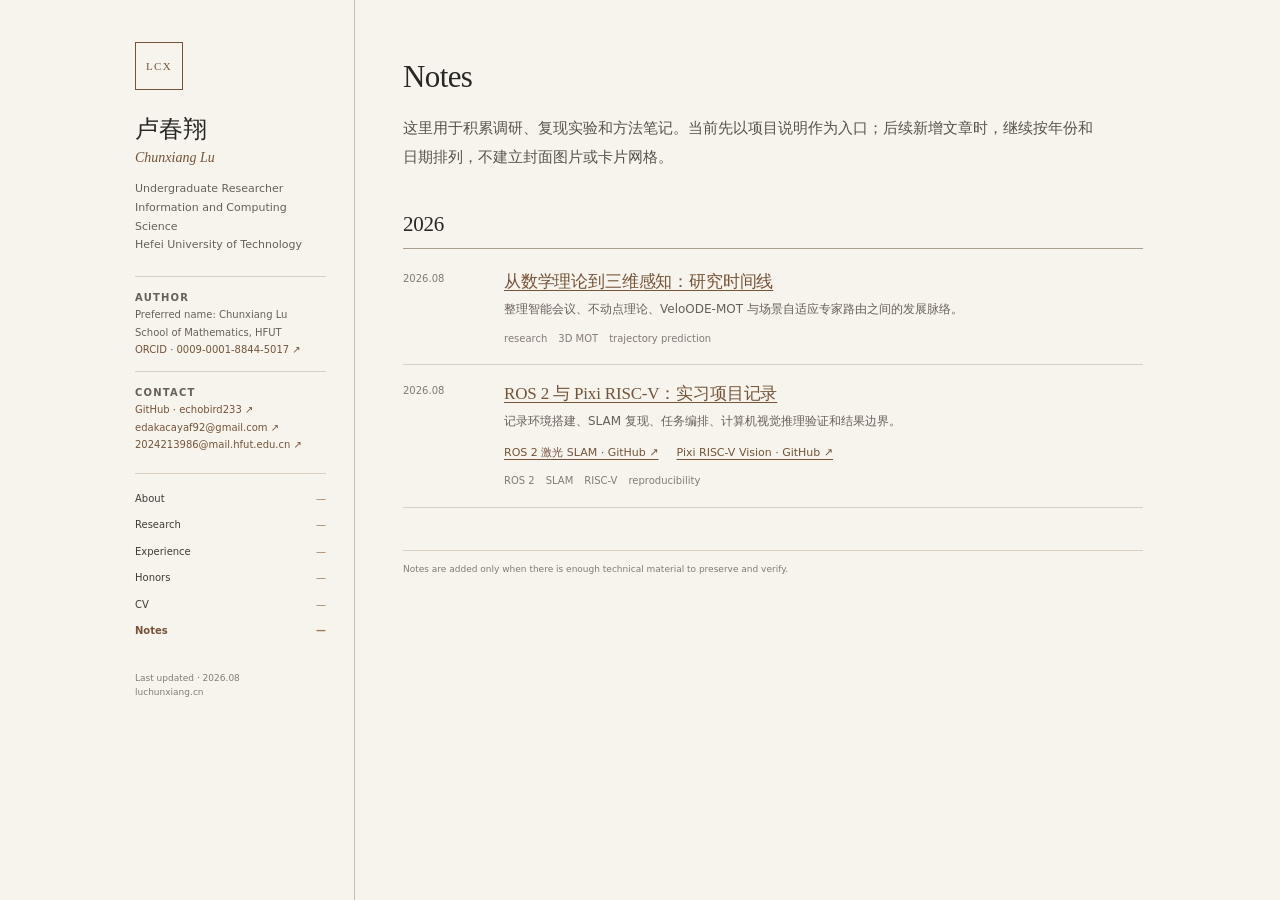
==== commit 0b14dc5b: "Refine homepage copy and project links" ====
--- a/articles/index.html
+++ b/articles/index.html
@@ -42,13 +42,8 @@
           <h2>2026</h2>
           <div class="note-index">
             <article class="note-entry"><time datetime="2026-08">2026.08</time><div><h2><a href="/projects/academic-research.html">从数学理论到三维感知：研究时间线</a></h2><p>整理智能会议、不动点理论、VeloODE-MOT 与场景自适应专家路由之间的发展脉络。</p><div class="tag-list"><span>research</span><span>3D MOT</span><span>trajectory prediction</span></div></div></article>
-            <article class="note-entry"><time datetime="2026-08">2026.08</time><div><h2><a href="/projects/internship.html">ROS 2 与 Pixi RISC-V：实习项目记录</a></h2><p>记录环境搭建、SLAM 复现、任务编排、计算机视觉推理验证和结果边界。</p><div class="tag-list"><span>ROS 2</span><span>SLAM</span><span>RISC-V</span><span>reproducibility</span></div></div></article>
+            <article class="note-entry"><time datetime="2026-08">2026.08</time><div><h2><a href="/projects/internship.html">ROS 2 与 Pixi RISC-V：实习项目记录</a></h2><p>记录环境搭建、SLAM 复现、任务编排、计算机视觉推理验证和结果边界。</p><div class="inline-links"><a href="https://github.com/echobird233/ros2-lidar-slam-study" target="_blank" rel="noopener noreferrer">ROS 2 激光 SLAM · GitHub ↗</a><a href="https://github.com/echobird233/pixi-riscv-vision-validation" target="_blank" rel="noopener noreferrer">Pixi RISC-V Vision · GitHub ↗</a></div><div class="tag-list"><span>ROS 2</span><span>SLAM</span><span>RISC-V</span><span>reproducibility</span></div></div></article>
           </div>
-        </section>
-
-        <section class="document-section prose">
-          <h2>Writing policy</h2>
-          <p>每篇新笔记应尽量包含问题背景、环境配置、关键方法、结果、失败记录、适用边界和可复现入口。未完成的想法不会包装成确定结论，未投稿论文也不会写成已发表成果。</p>
         </section>
 
         <p class="endnote">Notes are added only when there is enough technical material to preserve and verify.</p>
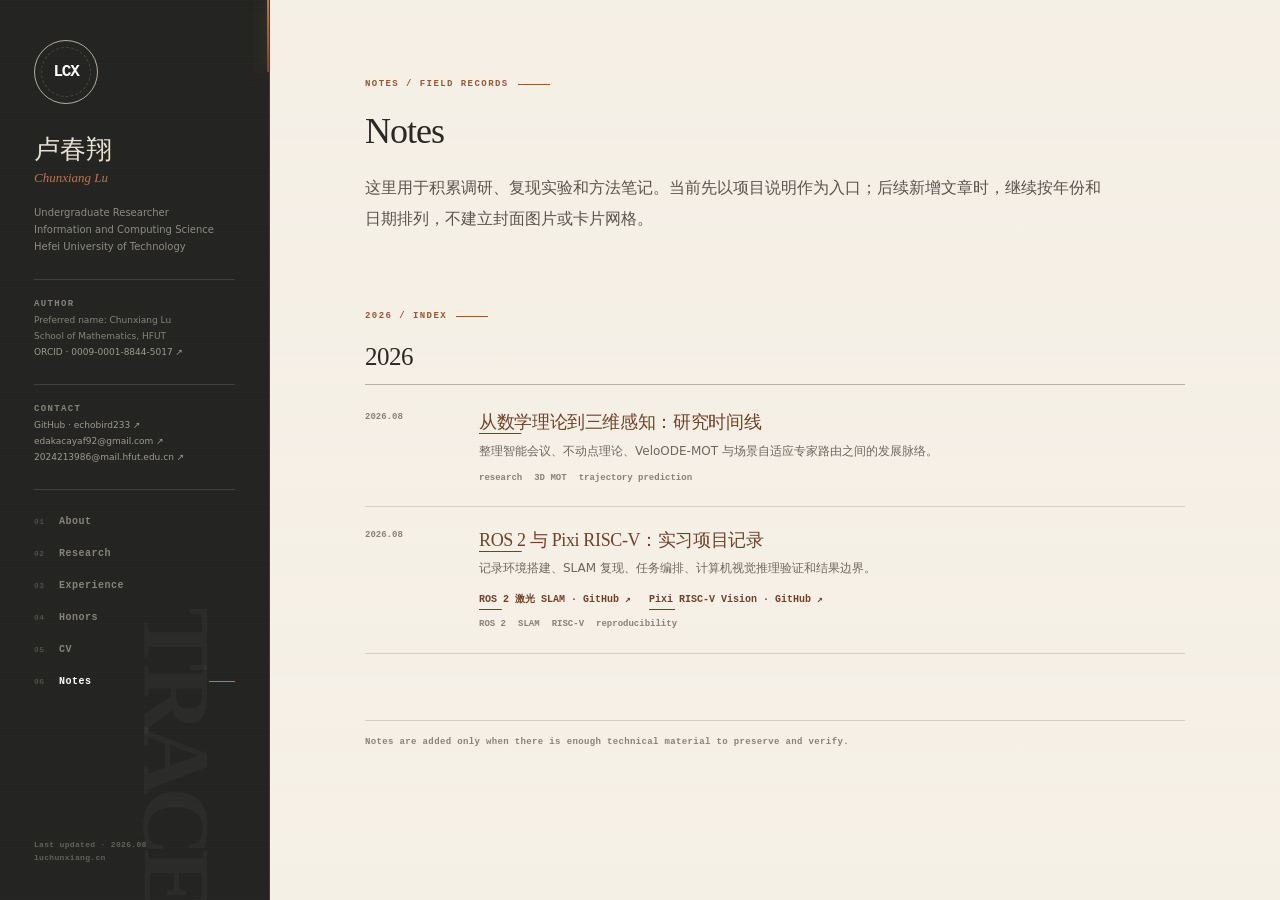
==== commit 0a62045b: "Add editorial light interactions" ====
--- a/articles/index.html
+++ b/articles/index.html
@@ -34,11 +34,13 @@
 
       <main id="main-content" class="document">
         <section class="document-section">
+          <p class="section-kicker">Notes / Field records</p>
           <h1>Notes</h1>
           <p class="lead">这里用于积累调研、复现实验和方法笔记。当前先以项目说明作为入口；后续新增文章时，继续按年份和日期排列，不建立封面图片或卡片网格。</p>
         </section>
 
         <section class="document-section">
+          <p class="section-kicker">2026 / Index</p>
           <h2>2026</h2>
           <div class="note-index">
             <article class="note-entry"><time datetime="2026-08">2026.08</time><div><h2><a href="/projects/academic-research.html">从数学理论到三维感知：研究时间线</a></h2><p>整理智能会议、不动点理论、VeloODE-MOT 与场景自适应专家路由之间的发展脉络。</p><div class="tag-list"><span>research</span><span>3D MOT</span><span>trajectory prediction</span></div></div></article>
--- a/styles.css
+++ b/styles.css
@@ -1,15 +1,22 @@
 :root {
-  --paper: #f7f4ed;
-  --rail: #eee9df;
-  --ink: #282724;
-  --muted: #676057;
-  --soft: #847b70;
-  --accent: #75543a;
-  --accent-soft: #9d7958;
-  --line: #c8beb0;
-  --line-soft: #d9d0c4;
+  --paper: #f5f0e6;
+  --paper-deep: #eee7da;
+  --rail: #242522;
+  --rail-ink: #e8e0d2;
+  --ink: #292824;
+  --muted: #6d675f;
+  --soft: #8b8176;
+  --accent: #9a5735;
+  --accent-bright: #bd744d;
+  --accent-soft: #a16d51;
+  --line: rgba(66, 57, 49, .18);
+  --line-strong: rgba(66, 57, 49, .34);
+  --rail-line: rgba(232, 224, 210, .14);
   --serif: Georgia, "Noto Serif SC", "Songti SC", STSong, serif;
   --sans: Inter, "PingFang SC", "Microsoft YaHei", system-ui, sans-serif;
+  --mono: "SFMono-Regular", Consolas, "Liberation Mono", monospace;
+  --pointer-x: 72vw;
+  --pointer-y: 22vh;
 }
 
 * { box-sizing: border-box; }
@@ -18,96 +25,185 @@
 
 body {
   margin: 0;
-  background: var(--paper);
+  overflow-x: clip;
+  background-color: var(--paper);
+  background-image: radial-gradient(rgba(74, 62, 52, .13) .65px, transparent .65px);
+  background-size: 18px 18px;
   color: var(--ink);
   font-family: var(--sans);
   font-size: 15px;
-  line-height: 1.75;
-}
-
-a { color: var(--accent); text-decoration-thickness: 1px; text-underline-offset: 3px; }
+  line-height: 1.76;
+}
+
+body::before {
+  content: "";
+  position: fixed;
+  z-index: 0;
+  inset: 0;
+  background: linear-gradient(to bottom, rgba(245, 240, 230, .25), var(--paper) 900px);
+  pointer-events: none;
+}
+
+a {
+  color: var(--accent);
+  text-decoration-thickness: 1px;
+  text-underline-offset: 3px;
+}
+
 a:hover { color: var(--ink); }
+
 a:focus-visible,
 button:focus-visible,
-summary:focus-visible { outline: 2px solid var(--accent); outline-offset: 3px; }
+summary:focus-visible {
+  outline: 2px solid var(--accent-bright);
+  outline-offset: 3px;
+}
+
+::selection {
+  background: rgba(154, 87, 53, .22);
+  color: var(--ink);
+}
 
 .skip-link {
   position: fixed;
-  z-index: 100;
+  z-index: 140;
   top: -80px;
   left: 16px;
   padding: 8px 12px;
   background: var(--ink);
   color: var(--paper);
 }
+
 .skip-link:focus { top: 16px; }
 
 .site-shell {
-  width: min(1010px, calc(100% - 48px));
+  position: relative;
+  z-index: 2;
+  display: grid;
+  grid-template-columns: 270px minmax(0, 1fr);
+  width: 100%;
   min-height: 100vh;
-  margin: 0 auto;
-  display: grid;
-  grid-template-columns: 220px minmax(0, 740px);
-  gap: 48px;
   align-items: start;
 }
 
 .profile-rail {
   position: sticky;
   top: 0;
+  z-index: 20;
+  display: flex;
+  flex-direction: column;
   align-self: start;
   min-height: 100vh;
   max-height: 100vh;
-  overflow-y: auto;
-  padding: 42px 28px 28px 0;
-  border-right: 1px solid var(--line);
+  overflow: hidden auto;
+  padding: 40px 34px 28px;
+  border-right: 1px solid rgba(189, 116, 77, .28);
+  background: var(--rail);
+  color: var(--rail-ink);
   scrollbar-width: thin;
+  scrollbar-color: rgba(232, 224, 210, .2) transparent;
+}
+
+.profile-rail::before {
+  content: "";
+  position: absolute;
+  inset: 0;
+  opacity: .1;
+  background-image: linear-gradient(rgba(255, 255, 255, .09) 1px, transparent 1px);
+  background-size: 100% 7px;
+  pointer-events: none;
+}
+
+.profile-rail::after {
+  content: "TRACE";
+  position: absolute;
+  z-index: 0;
+  right: -56px;
+  bottom: 105px;
+  color: rgba(255, 255, 255, .035);
+  font: 700 96px/.8 var(--serif);
+  letter-spacing: -.08em;
+  transform: rotate(90deg);
+  pointer-events: none;
+}
+
+.profile-top,
+.profile-desktop-details,
+.profile-nav,
+.profile-foot {
+  position: relative;
+  z-index: 2;
 }
 
 .monogram {
-  width: 48px;
-  height: 48px;
+  position: relative;
   display: grid;
   place-items: center;
-  margin-bottom: 24px;
-  border: 1px solid var(--accent);
-  color: var(--accent);
-  font: 400 11px/1 var(--serif);
-  letter-spacing: .12em;
+  width: 64px;
+  height: 64px;
+  overflow: hidden;
+  margin-bottom: 30px;
+  border: 1px solid rgba(232, 224, 210, .72);
+  border-radius: 50%;
+  color: #fff;
+  font: 700 16px/1 var(--mono);
+  letter-spacing: -.08em;
   text-decoration: none;
-}
+  isolation: isolate;
+}
+
+.monogram::before {
+  content: "";
+  position: absolute;
+  z-index: -1;
+  inset: -14px;
+  background: var(--accent);
+  transform: translateY(105%);
+  transition: transform .65s cubic-bezier(.22, 1, .36, 1);
+}
+
+.monogram::after {
+  content: "";
+  position: absolute;
+  inset: 6px;
+  border: 1px dashed rgba(232, 224, 210, .18);
+  border-radius: 50%;
+  animation: monogram-spin 12s linear infinite;
+}
+
+.monogram:hover { color: #fff; }
+.monogram:hover::before { transform: translateY(37%); }
 
 .profile-name {
-  margin: 0 0 2px;
-  font: 400 24px/1.3 var(--serif);
+  margin: 0 0 3px;
+  color: var(--rail-ink);
+  font: 500 26px/1.2 var(--serif);
 }
 
 .profile-name-en {
-  margin: 0 0 12px;
-  color: var(--accent);
-  font: italic 14px/1.5 var(--serif);
+  margin: 0;
+  color: var(--accent-bright);
+  font: italic 13px/1.5 var(--serif);
 }
 
 .profile-role {
-  margin: 0 0 21px;
-  color: var(--muted);
-  font-size: 11px;
-  line-height: 1.7;
+  margin: 16px 0 0;
+  color: rgba(232, 224, 210, .54);
+  font-size: 10px;
+  line-height: 1.72;
 }
 
 .profile-block {
-  margin-top: 12px;
-  padding-top: 12px;
-  border-top: 1px solid var(--line-soft);
+  margin-top: 24px;
+  padding-top: 17px;
+  border-top: 1px solid var(--rail-line);
 }
 
 .profile-label {
-  margin: 0 0 7px;
-  color: var(--accent-soft);
-  font-size: 9px;
-  font-weight: 600;
-  letter-spacing: .12em;
-  line-height: 1.4;
+  margin: 0 0 8px;
+  color: var(--accent-bright);
+  font: 700 8px/1 var(--mono);
+  letter-spacing: .15em;
   text-transform: uppercase;
 }
 
@@ -115,110 +211,238 @@
 .profile-block a {
   display: block;
   margin: 0;
-  color: var(--muted);
-  font-size: 10px;
+  color: rgba(232, 224, 210, .5);
+  font-size: 9px;
   line-height: 1.75;
   overflow-wrap: anywhere;
 }
-.profile-block a { color: var(--accent); text-decoration: none; }
-.profile-block a:hover { text-decoration: underline; }
+
+.profile-block a {
+  color: rgba(232, 224, 210, .62);
+  text-decoration: none;
+  transition: color .25s ease;
+}
+
+.profile-block a:hover { color: #fff; }
 
 .profile-nav {
   display: grid;
-  gap: 3px;
-  margin-top: 19px;
-  padding-top: 13px;
-  border-top: 1px solid var(--line-soft);
+  gap: 5px;
+  margin-top: 24px;
+  padding-top: 18px;
+  border-top: 1px solid var(--rail-line);
+  counter-reset: profile-nav;
 }
 
 .profile-nav a {
-  display: flex;
-  justify-content: space-between;
-  gap: 10px;
-  padding: 3px 0;
-  color: #403b36;
-  font-size: 10px;
+  display: grid;
+  grid-template-columns: 25px 1fr auto;
+  align-items: center;
+  min-height: 27px;
+  gap: 0;
+  color: rgba(232, 224, 210, .5);
+  font: 700 10px/1 var(--mono);
+  letter-spacing: .05em;
   text-decoration: none;
-}
-.profile-nav a::after { content: "—"; color: var(--accent-soft); }
-.profile-nav a[aria-current="page"] { color: var(--accent); font-weight: 600; }
+  transition: color .25s ease, transform .25s ease;
+}
+
+.profile-nav a::before {
+  counter-increment: profile-nav;
+  content: counter(profile-nav, decimal-leading-zero);
+  color: rgba(232, 224, 210, .22);
+  font-size: 8px;
+}
+
+.profile-nav a::after {
+  content: "";
+  width: 0;
+  height: 1px;
+  background: var(--accent-bright);
+  transition: width .35s cubic-bezier(.22, 1, .36, 1);
+}
+
+.profile-nav a:hover {
+  color: var(--rail-ink);
+  transform: translateX(3px);
+}
+
+.profile-nav a[aria-current="page"],
+.profile-nav a.is-active { color: #fff; }
+
+.profile-nav a[aria-current="page"]::after,
+.profile-nav a.is-active::after { width: 26px; }
 
 .profile-foot {
-  margin-top: 28px;
-  color: var(--soft);
-  font-size: 9px;
-  line-height: 1.6;
+  margin-top: auto;
+  padding-top: 21px;
+  color: rgba(232, 224, 210, .32);
+  font: 600 8px/1.65 var(--mono);
+  letter-spacing: .04em;
+}
+
+.reading-progress {
+  position: absolute;
+  z-index: 4;
+  top: 0;
+  right: 0;
+  width: 2px;
+  height: var(--reading-progress, 8%);
+  background: linear-gradient(var(--accent-bright), #814229);
+  box-shadow: 0 0 15px rgba(189, 116, 77, .55);
+  transition: height .12s linear;
+  pointer-events: none;
 }
 
 .profile-mobile-details,
 .mobile-menu-button { display: none; }
 
 .document {
+  position: relative;
+  z-index: 2;
+  width: min(820px, calc(100% - 100px));
   min-width: 0;
-  padding: 56px 0 76px;
+  margin: 0 auto;
+  padding: 68px 0 110px;
 }
 
 .document-section {
-  margin-bottom: 38px;
-  scroll-margin-top: 24px;
+  position: relative;
+  margin-bottom: 66px;
+  scroll-margin-top: 34px;
+}
+
+.section-kicker {
+  display: inline-flex;
+  align-items: center;
+  gap: 9px;
+  margin: 0 0 19px;
+  color: var(--accent);
+  font: 700 9px/1 var(--mono);
+  letter-spacing: .16em;
+  text-transform: uppercase;
+}
+
+.section-kicker::after {
+  content: "";
+  width: 32px;
+  height: 1px;
+  background: currentColor;
+  transform-origin: left;
+  animation: line-breathe 3.4s ease-in-out infinite;
 }
 
 .document h1 {
-  margin: 0 0 16px;
-  font: 400 clamp(25px, 3vw, 31px)/1.35 var(--serif);
-  letter-spacing: -.02em;
+  margin: 0 0 18px;
+  font: 500 clamp(29px, 3vw, 36px)/1.28 var(--serif);
+  letter-spacing: -.028em;
+}
+
+.document h1.home-statement {
+  max-width: 720px;
+  margin-bottom: 27px;
+  font-size: clamp(34px, 3.7vw, 48px);
+  line-height: 1.12;
+  letter-spacing: -.038em;
+}
+
+.document h1 em {
+  color: var(--accent);
+  font-weight: 400;
 }
 
 .document h2 {
   margin: 0;
-  padding-bottom: 8px;
-  border-bottom: 1px solid #a99f91;
-  font: 400 21px/1.4 var(--serif);
-  letter-spacing: -.01em;
+  padding-bottom: 10px;
+  border-bottom: 1px solid var(--line-strong);
+  font: 500 25px/1.35 var(--serif);
+  letter-spacing: -.02em;
 }
 
 .document h3 {
   margin: 0 0 5px;
-  font: 400 16px/1.5 var(--serif);
+  font: 500 17px/1.48 var(--serif);
 }
 
 .lead {
-  max-width: 700px;
+  max-width: 750px;
   margin: 0 0 13px;
-  color: #57524b;
-  font: 400 15px/1.95 var(--serif);
+  color: #59534c;
+  font: 400 16px/1.95 var(--serif);
 }
 
 .research-lines {
-  margin-top: 22px;
-  padding: 1px 0 1px 15px;
-  border-left: 2px solid var(--accent-soft);
+  display: grid;
+  grid-template-columns: repeat(2, minmax(0, 1fr));
+  gap: 24px;
+  margin-top: 29px;
+  padding: 22px 0 0;
+  border-top: 1px solid var(--line);
   color: #4f4a44;
-  font-size: 13px;
+  font-size: 12px;
   line-height: 1.8;
 }
-.research-lines p { margin: 0 0 7px; }
-.research-lines p:last-child { margin-bottom: 0; }
-.research-lines strong { margin-right: 8px; color: #654a34; font-weight: 600; }
+
+.research-lines p { margin: 0; }
+
+.research-lines strong {
+  display: block;
+  margin: 0 0 8px;
+  color: var(--accent);
+  font: 700 9px/1 var(--mono);
+  letter-spacing: .13em;
+  text-transform: uppercase;
+}
+
+.dated-entry,
+.note-entry {
+  position: relative;
+  transform-style: preserve-3d;
+  transition: color .3s ease, background .3s ease, padding .35s ease, transform .18s ease-out;
+}
 
 .dated-entry {
   display: grid;
-  grid-template-columns: 112px minmax(0, 1fr);
-  gap: 23px;
-  padding: 19px 0;
-  border-bottom: 1px solid var(--line-soft);
-}
+  grid-template-columns: 122px minmax(0, 1fr);
+  gap: 27px;
+  padding: 25px 7px 25px 0;
+  border-bottom: 1px solid var(--line);
+}
+
+.dated-entry::before,
+.note-entry::before {
+  content: "";
+  position: absolute;
+  left: -17px;
+  top: 0;
+  bottom: 0;
+  width: 2px;
+  background: var(--accent);
+  transform: scaleY(0);
+  transform-origin: top;
+  transition: transform .4s cubic-bezier(.22, 1, .36, 1);
+}
+
+.dated-entry:hover,
+.note-entry:hover {
+  padding-left: 10px;
+  color: #7e452a;
+  background: linear-gradient(90deg, rgba(154, 87, 53, .055), transparent 72%);
+}
+
+.dated-entry:hover::before,
+.note-entry:hover::before { transform: scaleY(1); }
 
 .entry-date {
   padding-top: 3px;
   color: var(--soft);
-  font-size: 10px;
-  line-height: 1.6;
+  font: 600 9px/1.6 var(--mono);
+  letter-spacing: .04em;
 }
 
 .entry-role,
 .entry-meta {
-  margin: 0 0 6px;
+  margin: 0 0 7px;
   color: var(--accent-soft);
   font-size: 10px;
   line-height: 1.55;
@@ -228,25 +452,27 @@
 .prose p {
   margin: 0 0 11px;
   color: var(--muted);
-  font-size: 13px;
-  line-height: 1.85;
-}
+  font-size: 12px;
+  line-height: 1.86;
+}
+
 .entry-content > p:last-child,
 .prose p:last-child { margin-bottom: 0; }
 
 .nested-entries {
   display: grid;
-  gap: 12px;
-  margin-top: 13px;
+  gap: 13px;
+  margin-top: 14px;
   padding-left: 16px;
-  border-left: 1px solid #bbaa97;
+  border-left: 1px solid rgba(154, 87, 53, .42);
 }
 
 .nested-entry strong {
   display: inline;
   color: #35312d;
-  font: 400 14px/1.55 var(--serif);
-}
+  font: 500 14px/1.55 var(--serif);
+}
+
 .nested-entry p {
   display: inline;
   margin: 0;
@@ -261,57 +487,93 @@
   color: var(--accent);
   font-size: 10px;
   line-height: 1.5;
-  border-bottom: 1px solid #bca38d;
+  border-bottom: 1px solid rgba(154, 87, 53, .5);
 }
 
 .inline-links {
   display: flex;
   flex-wrap: wrap;
-  gap: 7px 18px;
-  margin-top: 11px;
-}
-.inline-links a { font-size: 11px; }
+  gap: 8px 18px;
+  margin-top: 13px;
+}
+
+.inline-links a,
+.note-entry h2 a,
+.prose a {
+  position: relative;
+  color: #744128;
+  text-decoration: none;
+}
+
+.inline-links a { font: 700 10px/1.6 var(--mono); }
+
+.inline-links a::after,
+.note-entry h2 a::after,
+.prose a::after {
+  content: "";
+  position: absolute;
+  left: 0;
+  right: 0;
+  bottom: -2px;
+  height: 1px;
+  background: currentColor;
+  transform: scaleX(.15);
+  transform-origin: left;
+  transition: transform .45s cubic-bezier(.22, 1, .36, 1);
+}
+
+.inline-links a:hover::after,
+.note-entry h2 a:hover::after,
+.prose a:hover::after { transform: scaleX(1); }
 
 .plain-list,
 .honors-list {
-  margin: 14px 0 0;
+  margin: 18px 0 0;
   padding: 0;
   list-style: none;
 }
 
-.honors-list { columns: 2; column-gap: 36px; }
+.honors-list { columns: 2; column-gap: 42px; }
+
 .plain-list li,
 .honors-list li {
   position: relative;
   break-inside: avoid;
-  margin-bottom: 8px;
-  padding-left: 13px;
+  margin-bottom: 10px;
+  padding: 0 0 10px 17px;
+  border-bottom: 1px solid var(--line);
   color: var(--muted);
   font-size: 12px;
   line-height: 1.65;
 }
+
 .plain-list li::before,
 .honors-list li::before {
-  content: "·";
+  content: "↗";
   position: absolute;
   left: 0;
-  color: var(--accent-soft);
-}
-
-.subsection {
-  margin-top: 30px;
-}
-.subsection h2 { font-size: 19px; }
+  top: 1px;
+  color: var(--accent);
+  font-size: 9px;
+  transition: transform .25s ease;
+}
+
+.plain-list li:hover::before,
+.honors-list li:hover::before { transform: translate(2px, -2px); }
+
+.subsection { margin-top: 32px; }
+.subsection h2 { font-size: 21px; }
 .subsection h3 { margin-top: 22px; }
 
 .evidence-note {
-  margin: 17px 0;
-  padding: 2px 0 2px 14px;
-  border-left: 2px solid var(--accent-soft);
+  margin: 18px 0;
+  padding: 3px 0 3px 14px;
+  border-left: 2px solid var(--accent);
   color: var(--muted);
   font-size: 12px;
   line-height: 1.8;
 }
+
 .evidence-note strong { color: var(--ink); }
 
 .data-table {
@@ -321,155 +583,406 @@
   color: var(--muted);
   font-size: 11px;
 }
+
 .data-table th,
 .data-table td {
-  padding: 8px 9px;
-  border-bottom: 1px solid var(--line-soft);
+  padding: 9px;
+  border-bottom: 1px solid var(--line);
   text-align: left;
   vertical-align: top;
 }
+
 .data-table th { color: var(--ink); font-weight: 600; }
 
 .tag-list {
   display: flex;
   flex-wrap: wrap;
-  gap: 6px 11px;
+  gap: 6px 12px;
   margin-top: 10px;
   color: var(--soft);
-  font-size: 10px;
+  font: 600 9px/1.5 var(--mono);
 }
 
 .note-index { margin-top: 4px; }
+
 .note-entry {
   display: grid;
-  grid-template-columns: 80px 1fr;
-  gap: 21px;
-  padding: 17px 0;
-  border-bottom: 1px solid var(--line-soft);
-}
-.note-entry time { color: var(--soft); font-size: 10px; }
-.note-entry h2 { padding: 0; border: 0; font-size: 17px; }
-.note-entry p { margin: 5px 0 0; color: var(--muted); font-size: 12px; line-height: 1.75; }
-
-.resume-section { margin-bottom: 32px; }
+  grid-template-columns: 90px minmax(0, 1fr);
+  gap: 24px;
+  padding: 21px 7px 21px 0;
+  border-bottom: 1px solid var(--line);
+}
+
+.note-entry time {
+  color: var(--soft);
+  font: 600 9px/1.6 var(--mono);
+}
+
+.note-entry h2 {
+  padding: 0;
+  border: 0;
+  font-size: 18px;
+}
+
+.note-entry p {
+  margin: 6px 0 0;
+  color: var(--muted);
+  font-size: 12px;
+  line-height: 1.75;
+}
+
+.resume-section {
+  position: relative;
+  margin-bottom: 42px;
+}
+
 .resume-section h2 { margin-bottom: 2px; }
+
 .skill-groups {
   display: grid;
   grid-template-columns: repeat(2, minmax(0, 1fr));
-  gap: 0 28px;
-  margin-top: 12px;
-}
-.skill-group { padding: 10px 0; border-bottom: 1px solid var(--line-soft); }
-.skill-group strong { display: block; margin-bottom: 3px; font: 400 13px var(--serif); }
-.skill-group span { color: var(--muted); font-size: 11px; line-height: 1.7; }
-.print-action { margin: 0 0 24px; }
+  gap: 0 30px;
+  margin-top: 13px;
+}
+
+.skill-group {
+  padding: 12px 0;
+  border-bottom: 1px solid var(--line);
+  transition: color .25s ease, transform .25s ease;
+}
+
+.skill-group:hover { color: var(--accent); transform: translateX(4px); }
+
+.skill-group strong {
+  display: block;
+  margin-bottom: 3px;
+  font: 500 14px var(--serif);
+}
+
+.skill-group span {
+  color: var(--muted);
+  font-size: 11px;
+  line-height: 1.7;
+}
+
+.print-action { margin: 0 0 27px; }
+
 .text-button {
-  padding: 7px 10px;
-  border: 1px solid var(--line);
+  padding: 9px 13px;
+  border: 1px solid rgba(154, 87, 53, .55);
+  border-radius: 999px;
   background: transparent;
   color: var(--accent);
-  font: 500 11px var(--sans);
+  font: 700 10px var(--mono);
+  letter-spacing: .05em;
   cursor: pointer;
+  transition: color .25s ease, background .25s ease, transform .25s ease;
+}
+
+.text-button:hover {
+  color: #fff;
+  background: var(--accent);
+  transform: translateY(-2px);
 }
 
 .endnote {
-  margin: 42px 0 0;
-  padding-top: 11px;
-  border-top: 1px solid var(--line-soft);
+  margin: 50px 0 0;
+  padding-top: 14px;
+  border-top: 1px solid var(--line);
   color: var(--soft);
-  font-size: 9px;
-  line-height: 1.65;
-}
-
-.not-found { padding-top: 90px; }
-.not-found h1 { margin-bottom: 9px; }
+  font: 600 9px/1.65 var(--mono);
+  letter-spacing: .04em;
+}
+
+.not-found { padding-top: 110px; }
+.not-found h1 { margin-bottom: 10px; }
 .not-found p { color: var(--muted); }
 
-@media (max-width: 759px) {
-  .site-shell {
-    width: 100%;
-    display: block;
-  }
+.pointer-glow {
+  position: fixed;
+  z-index: 1;
+  left: var(--pointer-x);
+  top: var(--pointer-y);
+  width: 440px;
+  height: 440px;
+  transform: translate(-50%, -50%);
+  border-radius: 50%;
+  background: radial-gradient(circle, rgba(209, 139, 81, .2), rgba(209, 139, 81, .07) 38%, transparent 69%);
+  filter: blur(3px);
+  opacity: 0;
+  transition: opacity .35s ease;
+  pointer-events: none;
+}
+
+body.pointer-active .pointer-glow { opacity: 1; }
+
+.cursor-dot,
+.cursor-ring {
+  position: fixed;
+  z-index: 150;
+  left: 0;
+  top: 0;
+  border-radius: 50%;
+  opacity: 0;
+  pointer-events: none;
+}
+
+.cursor-dot {
+  width: 5px;
+  height: 5px;
+  background: #a95d39;
+  transform: translate(-50%, -50%);
+}
+
+.cursor-ring {
+  width: 30px;
+  height: 30px;
+  border: 1px solid rgba(154, 87, 53, .46);
+  transform: translate(-50%, -50%);
+  transition: width .2s ease, height .2s ease, background .2s ease, opacity .2s ease;
+}
+
+body.pointer-active .cursor-dot,
+body.pointer-active .cursor-ring { opacity: 1; }
+
+body.pointer-link .cursor-ring {
+  width: 48px;
+  height: 48px;
+  background: rgba(154, 87, 53, .08);
+}
+
+body.custom-cursor-enabled,
+body.custom-cursor-enabled * { cursor: none !important; }
+
+.page-wash {
+  position: fixed;
+  z-index: 130;
+  inset: 0;
+  display: grid;
+  place-items: center;
+  background: var(--rail);
+  color: var(--rail-ink);
+  pointer-events: none;
+}
+
+.page-wash span { font: 700 24px/1 var(--mono); letter-spacing: -.08em; }
+
+.page-wash.is-opening {
+  animation: page-wash-away 1.05s .12s cubic-bezier(.76, 0, .24, 1) forwards;
+}
+
+.page-wash.is-leaving {
+  clip-path: inset(100% 0 0 0);
+  animation: page-wash-return .42s cubic-bezier(.76, 0, .24, 1) forwards;
+  pointer-events: auto;
+}
+
+.js.motion-ready .reveal-item {
+  opacity: 0;
+  filter: blur(7px);
+  transform: translateY(24px);
+  transition: opacity .7s ease, filter .7s ease, transform .82s cubic-bezier(.22, 1, .36, 1);
+}
+
+.js.motion-ready .reveal-item.is-visible {
+  opacity: 1;
+  filter: none;
+  transform: none;
+}
+
+@keyframes monogram-spin { to { transform: rotate(360deg); } }
+
+@keyframes line-breathe {
+  0%, 100% { opacity: .35; transform: scaleX(.2); }
+  55% { opacity: 1; transform: scaleX(1); }
+}
+
+@keyframes page-wash-away {
+  from { clip-path: inset(0 0 0 0); }
+  to { clip-path: inset(0 0 100% 0); visibility: hidden; }
+}
+
+@keyframes page-wash-return {
+  from { clip-path: inset(100% 0 0 0); }
+  to { clip-path: inset(0 0 0 0); }
+}
+
+@media (max-width: 820px) {
+  body { background-size: 16px 16px; }
+  .site-shell { display: block; }
 
   .profile-rail {
-    position: static;
+    position: relative;
     min-height: 0;
     max-height: none;
     overflow: visible;
-    padding: 17px 18px 14px;
+    padding: 22px 20px 18px;
     border-right: 0;
-    border-bottom: 1px solid var(--line);
-    background: var(--rail);
-  }
+    border-bottom: 1px solid rgba(189, 116, 77, .28);
+  }
+
+  .profile-rail::after,
+  .reading-progress,
+  .profile-desktop-details,
+  .profile-foot { display: none; }
 
   .profile-top {
     display: grid;
-    grid-template-columns: 40px minmax(0, 1fr) auto;
-    gap: 12px;
+    grid-template-columns: 52px minmax(0, 1fr) auto;
+    gap: 13px;
     align-items: center;
   }
 
-  .monogram { width: 40px; height: 40px; margin: 0; }
-  .profile-name { font-size: 18px; }
-  .profile-name-en { margin: 0; font-size: 11px; }
-  .profile-role { grid-column: 2 / -1; margin: 8px 0 0; font-size: 10px; }
-  .profile-desktop-details,
-  .profile-foot { display: none; }
-
-  .profile-mobile-details { display: block; margin: 10px 0 0 52px; }
-  .profile-mobile-details summary { color: var(--accent); font-size: 10px; cursor: pointer; }
-  .profile-mobile-details .profile-block { margin-top: 9px; }
+  .monogram { width: 52px; height: 52px; margin: 0; font-size: 13px; }
+  .monogram::after { animation: none; }
+  .profile-name { font-size: 21px; }
+  .profile-name-en { font-size: 11px; }
+
+  .profile-role {
+    grid-column: 2 / -1;
+    margin: 7px 0 0;
+    font-size: 9px;
+  }
+
+  .profile-mobile-details {
+    position: relative;
+    z-index: 2;
+    display: block;
+    margin: 11px 0 0 65px;
+  }
+
+  .profile-mobile-details summary {
+    color: var(--accent-bright);
+    font: 700 9px/1.5 var(--mono);
+    cursor: pointer;
+  }
+
+  .profile-mobile-details .profile-block { margin-top: 9px; padding-top: 9px; }
 
   .mobile-menu-button {
     display: block;
     align-self: start;
-    padding: 6px 8px;
-    border: 1px solid #b8aa99;
+    padding: 7px 9px;
+    border: 1px solid rgba(232, 224, 210, .34);
+    border-radius: 999px;
     background: transparent;
-    color: var(--accent);
-    font: 600 9px var(--sans);
+    color: var(--rail-ink);
+    font: 700 9px var(--mono);
     letter-spacing: .06em;
-    cursor: pointer;
   }
 
   .profile-nav {
     display: none;
-    margin: 12px 0 0 52px;
-    padding-top: 10px;
-  }
+    grid-template-columns: repeat(3, minmax(0, 1fr));
+    gap: 6px 14px;
+    margin: 15px 0 0;
+    padding-top: 12px;
+  }
+
   .profile-nav.is-open { display: grid; }
 
-  .document { padding: 30px 19px 55px; }
-  .document-section { margin-bottom: 33px; }
-  .document h1 { font-size: 25px; }
-  .lead { font-size: 14px; }
-  .research-lines { font-size: 12px; }
+  .profile-nav a {
+    display: block;
+    min-height: auto;
+    padding: 5px 0;
+    font-size: 9px;
+  }
+
+  .profile-nav a::before,
+  .profile-nav a::after { display: none; }
+
+  .document {
+    width: min(100% - 38px, 820px);
+    padding: 40px 0 70px;
+  }
+
+  .document-section { margin-bottom: 54px; }
+  .section-kicker { margin-bottom: 16px; }
+  .document h1 { font-size: 29px; }
+  .document h1.home-statement { font-size: 34px; }
+  .document h2 { font-size: 22px; }
+  .lead { font-size: 15px; }
+  .research-lines { grid-template-columns: 1fr; gap: 18px; }
 
   .dated-entry,
   .note-entry {
     grid-template-columns: 1fr;
-    gap: 5px;
-    padding: 16px 0;
-  }
+    gap: 6px;
+    padding: 19px 0;
+  }
+
+  .dated-entry:hover,
+  .note-entry:hover { padding-left: 0; background: transparent; }
+
+  .dated-entry::before,
+  .note-entry::before { display: none; }
+
   .entry-date { padding: 0; }
   .honors-list { columns: 1; }
   .skill-groups { grid-template-columns: 1fr; }
-
   .data-table { display: block; overflow-x: auto; white-space: nowrap; }
+  .not-found { padding-top: 70px; }
+
+  .pointer-glow,
+  .cursor-dot,
+  .cursor-ring { display: none; }
+
+  body.custom-cursor-enabled,
+  body.custom-cursor-enabled * { cursor: auto !important; }
+
+  body.custom-cursor-enabled a,
+  body.custom-cursor-enabled button,
+  body.custom-cursor-enabled summary { cursor: pointer !important; }
+}
+
+@media (prefers-reduced-motion: reduce) {
+  html { scroll-behavior: auto; }
+
+  *,
+  *::before,
+  *::after {
+    animation-duration: .01ms !important;
+    animation-iteration-count: 1 !important;
+    transition-duration: .01ms !important;
+  }
+
+  .page-wash,
+  .pointer-glow,
+  .cursor-dot,
+  .cursor-ring { display: none !important; }
+
+  .js.motion-ready .reveal-item {
+    opacity: 1;
+    filter: none;
+    transform: none;
+  }
 }
 
 @media print {
   @page { margin: 16mm; }
+
   body { background: #fff; color: #000; font-size: 10.5pt; }
-  .site-shell { display: block; width: 100%; }
+
+  body::before,
   .profile-rail,
   .print-action,
-  .skip-link { display: none !important; }
-  .document { max-width: none; padding: 0; }
+  .skip-link,
+  .page-wash,
+  .pointer-glow,
+  .cursor-dot,
+  .cursor-ring { display: none !important; }
+
+  .site-shell { display: block; min-height: 0; }
+  .document { width: 100%; max-width: none; padding: 0; }
+
   .document-section,
   .resume-section,
   .dated-entry { break-inside: avoid; }
-  .document h1 { font-size: 20pt; }
+
+  .section-kicker { color: #000; }
+  .section-kicker::after { background: #000; }
+  .document h1,
+  .document h1.home-statement { font-size: 20pt; }
   .document h2 { font-size: 14pt; }
   a { color: #000; text-decoration: none; }
 }
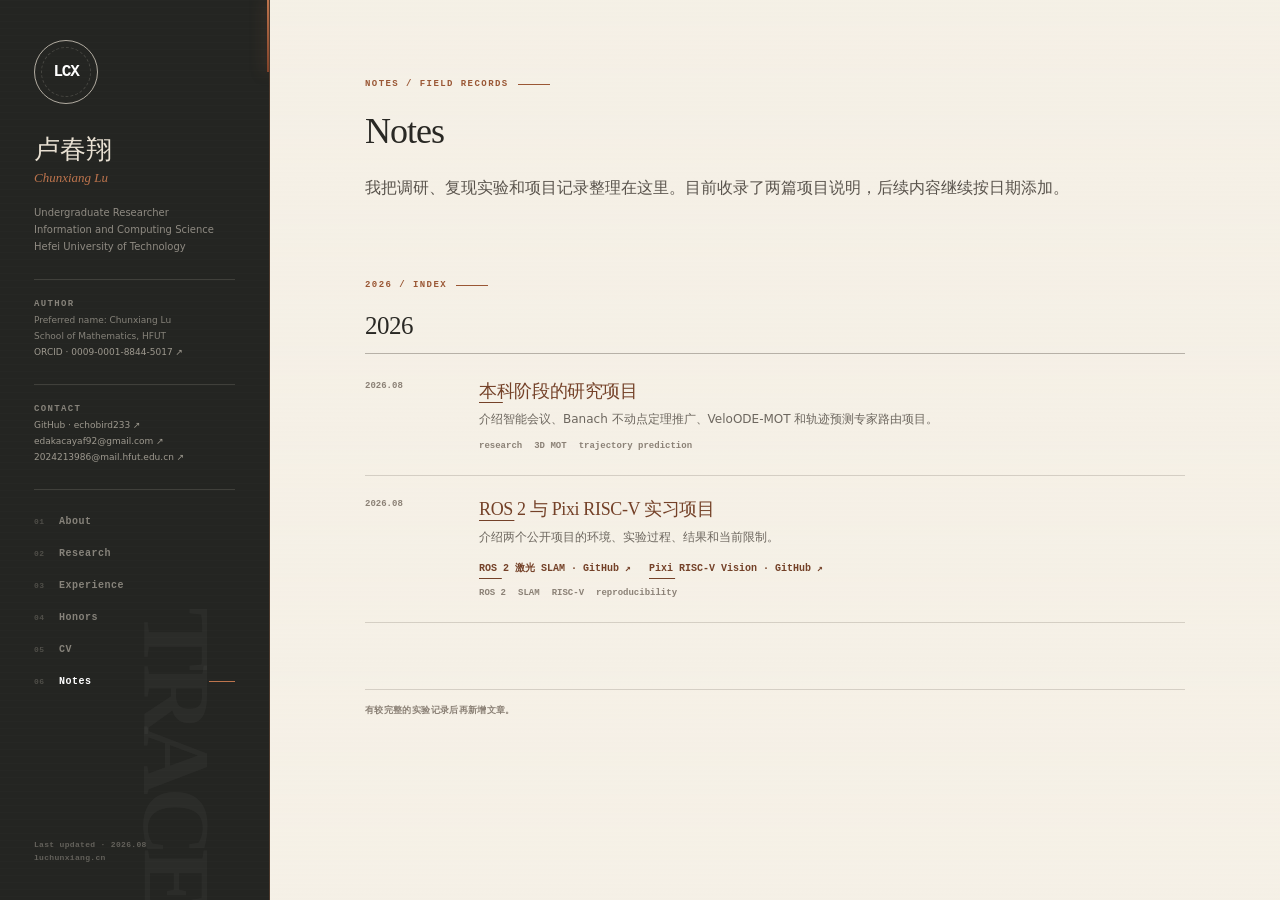
==== commit bf5487e9: "Humanize and expand site copy" ====
--- a/articles/index.html
+++ b/articles/index.html
@@ -8,7 +8,7 @@
     <link rel="canonical" href="https://luchunxiang.cn/articles/">
     <meta property="og:type" content="website">
     <meta property="og:title" content="调研与笔记｜卢春翔 Chunxiang Lu">
-    <meta property="og:description" content="研究、实习和可复现实验的长期记录。">
+    <meta property="og:description" content="研究项目、实习项目和实验记录。">
     <meta property="og:url" content="https://luchunxiang.cn/articles/">
     <link rel="icon" href="/assets/favicon.svg" type="image/svg+xml">
     <link rel="stylesheet" href="/styles.css">
@@ -36,19 +36,19 @@
         <section class="document-section">
           <p class="section-kicker">Notes / Field records</p>
           <h1>Notes</h1>
-          <p class="lead">这里用于积累调研、复现实验和方法笔记。当前先以项目说明作为入口；后续新增文章时，继续按年份和日期排列，不建立封面图片或卡片网格。</p>
+          <p class="lead">我把调研、复现实验和项目记录整理在这里。目前收录了两篇项目说明，后续内容继续按日期添加。</p>
         </section>
 
         <section class="document-section">
           <p class="section-kicker">2026 / Index</p>
           <h2>2026</h2>
           <div class="note-index">
-            <article class="note-entry"><time datetime="2026-08">2026.08</time><div><h2><a href="/projects/academic-research.html">从数学理论到三维感知：研究时间线</a></h2><p>整理智能会议、不动点理论、VeloODE-MOT 与场景自适应专家路由之间的发展脉络。</p><div class="tag-list"><span>research</span><span>3D MOT</span><span>trajectory prediction</span></div></div></article>
-            <article class="note-entry"><time datetime="2026-08">2026.08</time><div><h2><a href="/projects/internship.html">ROS 2 与 Pixi RISC-V：实习项目记录</a></h2><p>记录环境搭建、SLAM 复现、任务编排、计算机视觉推理验证和结果边界。</p><div class="inline-links"><a href="https://github.com/echobird233/ros2-lidar-slam-study" target="_blank" rel="noopener noreferrer">ROS 2 激光 SLAM · GitHub ↗</a><a href="https://github.com/echobird233/pixi-riscv-vision-validation" target="_blank" rel="noopener noreferrer">Pixi RISC-V Vision · GitHub ↗</a></div><div class="tag-list"><span>ROS 2</span><span>SLAM</span><span>RISC-V</span><span>reproducibility</span></div></div></article>
+            <article class="note-entry"><time datetime="2026-08">2026.08</time><div><h2><a href="/projects/academic-research.html">本科阶段的研究项目</a></h2><p>介绍智能会议、Banach 不动点定理推广、VeloODE-MOT 和轨迹预测专家路由项目。</p><div class="tag-list"><span>research</span><span>3D MOT</span><span>trajectory prediction</span></div></div></article>
+            <article class="note-entry"><time datetime="2026-08">2026.08</time><div><h2><a href="/projects/internship.html">ROS 2 与 Pixi RISC-V 实习项目</a></h2><p>介绍两个公开项目的环境、实验过程、结果和当前限制。</p><div class="inline-links"><a href="https://github.com/echobird233/ros2-lidar-slam-study" target="_blank" rel="noopener noreferrer">ROS 2 激光 SLAM · GitHub ↗</a><a href="https://github.com/echobird233/pixi-riscv-vision-validation" target="_blank" rel="noopener noreferrer">Pixi RISC-V Vision · GitHub ↗</a></div><div class="tag-list"><span>ROS 2</span><span>SLAM</span><span>RISC-V</span><span>reproducibility</span></div></div></article>
           </div>
         </section>
 
-        <p class="endnote">Notes are added only when there is enough technical material to preserve and verify.</p>
+        <p class="endnote">有较完整的实验记录后再新增文章。</p>
       </main>
     </div>
     <script src="/script.js"></script>
--- a/styles.css
+++ b/styles.css
@@ -403,7 +403,7 @@
 
 .dated-entry {
   display: grid;
-  grid-template-columns: 122px minmax(0, 1fr);
+  grid-template-columns: 142px minmax(0, 1fr);
   gap: 27px;
   padding: 25px 7px 25px 0;
   border-bottom: 1px solid var(--line);
@@ -438,6 +438,7 @@
   color: var(--soft);
   font: 600 9px/1.6 var(--mono);
   letter-spacing: .04em;
+  white-space: nowrap;
 }
 
 .entry-role,
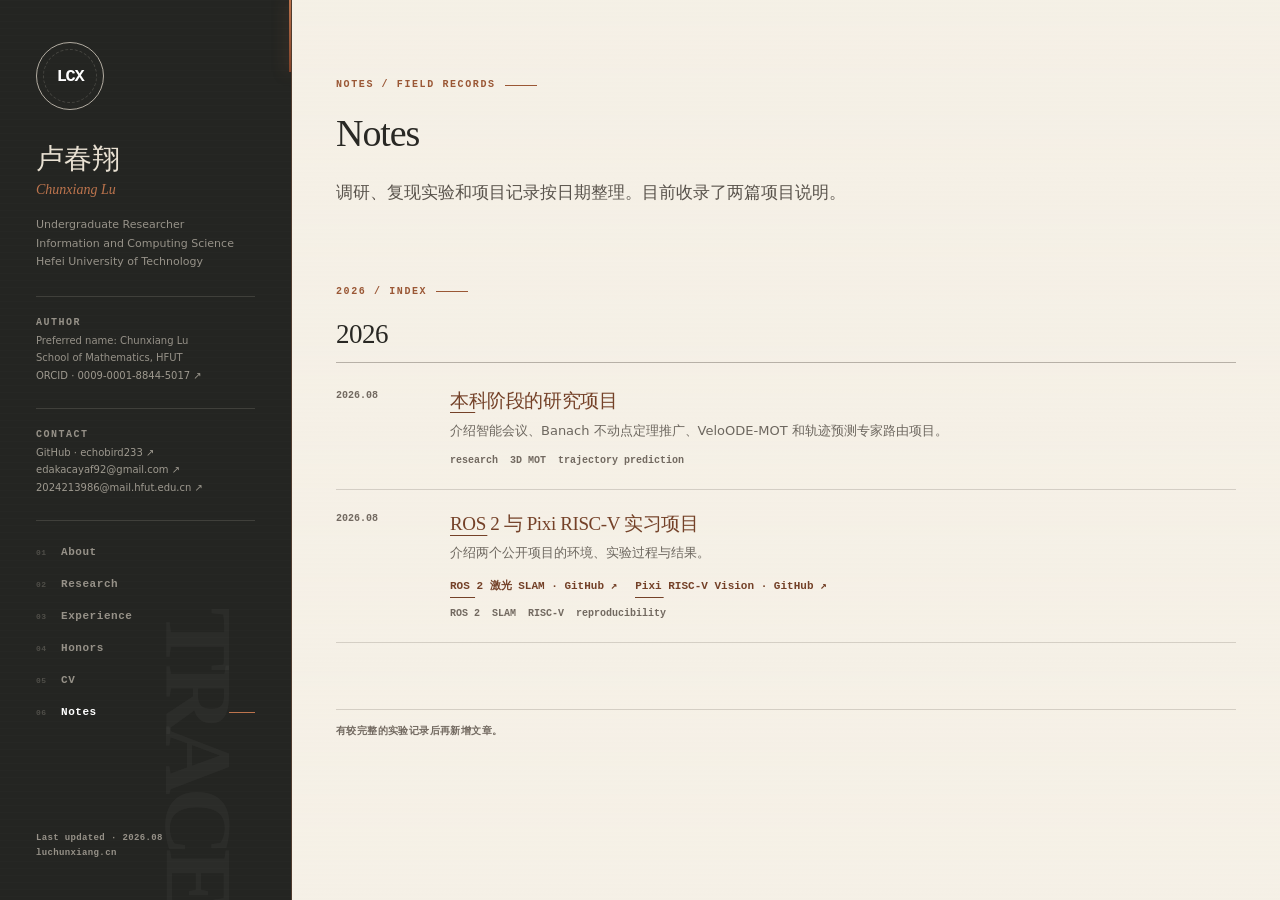
==== commit 26f9fc8a: "Rewrite website copy for directness" ====
--- a/articles/index.html
+++ b/articles/index.html
@@ -36,7 +36,7 @@
         <section class="document-section">
           <p class="section-kicker">Notes / Field records</p>
           <h1>Notes</h1>
-          <p class="lead">我把调研、复现实验和项目记录整理在这里。目前收录了两篇项目说明，后续内容继续按日期添加。</p>
+          <p class="lead">调研、复现实验和项目记录按日期整理。目前收录了两篇项目说明。</p>
         </section>
 
         <section class="document-section">
@@ -44,7 +44,7 @@
           <h2>2026</h2>
           <div class="note-index">
             <article class="note-entry"><time datetime="2026-08">2026.08</time><div><h2><a href="/projects/academic-research.html">本科阶段的研究项目</a></h2><p>介绍智能会议、Banach 不动点定理推广、VeloODE-MOT 和轨迹预测专家路由项目。</p><div class="tag-list"><span>research</span><span>3D MOT</span><span>trajectory prediction</span></div></div></article>
-            <article class="note-entry"><time datetime="2026-08">2026.08</time><div><h2><a href="/projects/internship.html">ROS 2 与 Pixi RISC-V 实习项目</a></h2><p>介绍两个公开项目的环境、实验过程、结果和当前限制。</p><div class="inline-links"><a href="https://github.com/echobird233/ros2-lidar-slam-study" target="_blank" rel="noopener noreferrer">ROS 2 激光 SLAM · GitHub ↗</a><a href="https://github.com/echobird233/pixi-riscv-vision-validation" target="_blank" rel="noopener noreferrer">Pixi RISC-V Vision · GitHub ↗</a></div><div class="tag-list"><span>ROS 2</span><span>SLAM</span><span>RISC-V</span><span>reproducibility</span></div></div></article>
+            <article class="note-entry"><time datetime="2026-08">2026.08</time><div><h2><a href="/projects/internship.html">ROS 2 与 Pixi RISC-V 实习项目</a></h2><p>介绍两个公开项目的环境、实验过程与结果。</p><div class="inline-links"><a href="https://github.com/echobird233/ros2-lidar-slam-study" target="_blank" rel="noopener noreferrer">ROS 2 激光 SLAM · GitHub ↗</a><a href="https://github.com/echobird233/pixi-riscv-vision-validation" target="_blank" rel="noopener noreferrer">Pixi RISC-V Vision · GitHub ↗</a></div><div class="tag-list"><span>ROS 2</span><span>SLAM</span><span>RISC-V</span><span>reproducibility</span></div></div></article>
           </div>
         </section>
 
--- a/styles.css
+++ b/styles.css
@@ -5,7 +5,7 @@
   --rail-ink: #e8e0d2;
   --ink: #292824;
   --muted: #6d675f;
-  --soft: #8b8176;
+  --soft: #726960;
   --accent: #9a5735;
   --accent-bright: #bd744d;
   --accent-soft: #a16d51;
@@ -31,7 +31,7 @@
   background-size: 18px 18px;
   color: var(--ink);
   font-family: var(--sans);
-  font-size: 15px;
+  font-size: 16px;
   line-height: 1.76;
 }
 
@@ -80,7 +80,7 @@
   position: relative;
   z-index: 2;
   display: grid;
-  grid-template-columns: 270px minmax(0, 1fr);
+  grid-template-columns: 292px minmax(0, 1fr);
   width: 100%;
   min-height: 100vh;
   align-items: start;
@@ -96,7 +96,7 @@
   min-height: 100vh;
   max-height: 100vh;
   overflow: hidden auto;
-  padding: 40px 34px 28px;
+  padding: 42px 36px 30px;
   border-right: 1px solid rgba(189, 116, 77, .28);
   background: var(--rail);
   color: var(--rail-ink);
@@ -139,14 +139,14 @@
   position: relative;
   display: grid;
   place-items: center;
-  width: 64px;
-  height: 64px;
+  width: 68px;
+  height: 68px;
   overflow: hidden;
-  margin-bottom: 30px;
+  margin-bottom: 32px;
   border: 1px solid rgba(232, 224, 210, .72);
   border-radius: 50%;
   color: #fff;
-  font: 700 16px/1 var(--mono);
+  font: 700 17px/1 var(--mono);
   letter-spacing: -.08em;
   text-decoration: none;
   isolation: isolate;
@@ -177,19 +177,19 @@
 .profile-name {
   margin: 0 0 3px;
   color: var(--rail-ink);
-  font: 500 26px/1.2 var(--serif);
+  font: 500 28px/1.2 var(--serif);
 }
 
 .profile-name-en {
   margin: 0;
   color: var(--accent-bright);
-  font: italic 13px/1.5 var(--serif);
+  font: italic 14px/1.5 var(--serif);
 }
 
 .profile-role {
   margin: 16px 0 0;
-  color: rgba(232, 224, 210, .54);
-  font-size: 10px;
+  color: rgba(232, 224, 210, .58);
+  font-size: 11px;
   line-height: 1.72;
 }
 
@@ -202,7 +202,7 @@
 .profile-label {
   margin: 0 0 8px;
   color: var(--accent-bright);
-  font: 700 8px/1 var(--mono);
+  font: 700 9px/1 var(--mono);
   letter-spacing: .15em;
   text-transform: uppercase;
 }
@@ -211,8 +211,8 @@
 .profile-block a {
   display: block;
   margin: 0;
-  color: rgba(232, 224, 210, .5);
-  font-size: 9px;
+  color: rgba(232, 224, 210, .58);
+  font-size: 10px;
   line-height: 1.75;
   overflow-wrap: anywhere;
 }
@@ -240,8 +240,8 @@
   align-items: center;
   min-height: 27px;
   gap: 0;
-  color: rgba(232, 224, 210, .5);
-  font: 700 10px/1 var(--mono);
+  color: rgba(232, 224, 210, .58);
+  font: 700 11px/1 var(--mono);
   letter-spacing: .05em;
   text-decoration: none;
   transition: color .25s ease, transform .25s ease;
@@ -276,8 +276,8 @@
 .profile-foot {
   margin-top: auto;
   padding-top: 21px;
-  color: rgba(232, 224, 210, .32);
-  font: 600 8px/1.65 var(--mono);
+  color: rgba(232, 224, 210, .58);
+  font: 600 9px/1.65 var(--mono);
   letter-spacing: .04em;
 }
 
@@ -300,7 +300,7 @@
 .document {
   position: relative;
   z-index: 2;
-  width: min(820px, calc(100% - 100px));
+  width: min(940px, calc(100% - 88px));
   min-width: 0;
   margin: 0 auto;
   padding: 68px 0 110px;
@@ -318,7 +318,7 @@
   gap: 9px;
   margin: 0 0 19px;
   color: var(--accent);
-  font: 700 9px/1 var(--mono);
+  font: 700 10px/1 var(--mono);
   letter-spacing: .16em;
   text-transform: uppercase;
 }
@@ -329,12 +329,35 @@
   height: 1px;
   background: currentColor;
   transform-origin: left;
-  animation: line-breathe 3.4s ease-in-out infinite;
+  opacity: .42;
+  transform: scaleX(.22);
+  transition: opacity .28s ease, transform .55s cubic-bezier(.22, 1, .36, 1);
+}
+
+.js.motion-ready .document-section.reveal-item.is-visible .section-kicker::after {
+  opacity: 1;
+  transform: scaleX(1);
+  transition-delay: .08s;
+}
+
+.js.motion-ready .document-section.reveal-item h1,
+.js.motion-ready .document-section.reveal-item h2 {
+  opacity: .76;
+  transform: translateY(7px);
+  transition: opacity .42s ease, transform .5s cubic-bezier(.22, 1, .36, 1);
+  transition-delay: .02s;
+}
+
+.js.motion-ready .document-section.reveal-item.is-visible h1,
+.js.motion-ready .document-section.reveal-item.is-visible h2 {
+  opacity: 1;
+  transform: none;
+  transition-delay: .14s;
 }
 
 .document h1 {
   margin: 0 0 18px;
-  font: 500 clamp(29px, 3vw, 36px)/1.28 var(--serif);
+  font: 500 clamp(31px, 3vw, 38px)/1.28 var(--serif);
   letter-spacing: -.028em;
 }
 
@@ -355,31 +378,31 @@
   margin: 0;
   padding-bottom: 10px;
   border-bottom: 1px solid var(--line-strong);
-  font: 500 25px/1.35 var(--serif);
+  font: 500 27px/1.35 var(--serif);
   letter-spacing: -.02em;
 }
 
 .document h3 {
   margin: 0 0 5px;
-  font: 500 17px/1.48 var(--serif);
+  font: 500 18px/1.48 var(--serif);
 }
 
 .lead {
   max-width: 750px;
   margin: 0 0 13px;
   color: #59534c;
-  font: 400 16px/1.95 var(--serif);
+  font: 400 17px/1.95 var(--serif);
 }
 
 .research-lines {
   display: grid;
-  grid-template-columns: repeat(2, minmax(0, 1fr));
-  gap: 24px;
+  grid-template-columns: minmax(0, .95fr) minmax(0, 1fr) minmax(0, 1.5fr);
+  gap: 28px;
   margin-top: 29px;
   padding: 22px 0 0;
   border-top: 1px solid var(--line);
   color: #4f4a44;
-  font-size: 12px;
+  font-size: 13px;
   line-height: 1.8;
 }
 
@@ -389,7 +412,7 @@
   display: block;
   margin: 0 0 8px;
   color: var(--accent);
-  font: 700 9px/1 var(--mono);
+  font: 700 10px/1 var(--mono);
   letter-spacing: .13em;
   text-transform: uppercase;
 }
@@ -403,8 +426,8 @@
 
 .dated-entry {
   display: grid;
-  grid-template-columns: 142px minmax(0, 1fr);
-  gap: 27px;
+  grid-template-columns: 156px minmax(0, 1fr);
+  gap: 30px;
   padding: 25px 7px 25px 0;
   border-bottom: 1px solid var(--line);
 }
@@ -436,7 +459,7 @@
 .entry-date {
   padding-top: 3px;
   color: var(--soft);
-  font: 600 9px/1.6 var(--mono);
+  font: 600 10px/1.6 var(--mono);
   letter-spacing: .04em;
   white-space: nowrap;
 }
@@ -445,7 +468,7 @@
 .entry-meta {
   margin: 0 0 7px;
   color: var(--accent-soft);
-  font-size: 10px;
+  font-size: 11px;
   line-height: 1.55;
 }
 
@@ -453,12 +476,45 @@
 .prose p {
   margin: 0 0 11px;
   color: var(--muted);
-  font-size: 12px;
+  font-size: 13px;
   line-height: 1.86;
 }
 
 .entry-content > p:last-child,
 .prose p:last-child { margin-bottom: 0; }
+
+.entry-evidence {
+  display: flex;
+  flex-wrap: wrap;
+  align-items: baseline;
+  gap: 4px 9px;
+  margin-top: 14px;
+  padding-top: 8px;
+  border-top: 1px solid var(--line);
+  color: var(--soft);
+  font: 600 10px/1.5 var(--mono);
+  letter-spacing: .03em;
+}
+
+.entry-evidence-label {
+  color: var(--accent);
+  font-size: 9px;
+  letter-spacing: .14em;
+}
+
+.entry-evidence-value {
+  color: var(--muted);
+  opacity: .52;
+  transform: translateX(-4px);
+  transition: color .24s ease, opacity .24s ease, transform .3s cubic-bezier(.22, 1, .36, 1);
+}
+
+.dated-entry:hover .entry-evidence-value,
+.dated-entry:focus-within .entry-evidence-value {
+  color: #744128;
+  opacity: 1;
+  transform: none;
+}
 
 .nested-entries {
   display: grid;
@@ -471,14 +527,14 @@
 .nested-entry strong {
   display: inline;
   color: #35312d;
-  font: 500 14px/1.55 var(--serif);
+  font: 500 15px/1.55 var(--serif);
 }
 
 .nested-entry p {
   display: inline;
   margin: 0;
   color: var(--muted);
-  font-size: 12px;
+  font-size: 13px;
   line-height: 1.75;
 }
 
@@ -486,7 +542,7 @@
   display: inline-block;
   margin-top: 4px;
   color: var(--accent);
-  font-size: 10px;
+  font-size: 11px;
   line-height: 1.5;
   border-bottom: 1px solid rgba(154, 87, 53, .5);
 }
@@ -506,7 +562,7 @@
   text-decoration: none;
 }
 
-.inline-links a { font: 700 10px/1.6 var(--mono); }
+.inline-links a { font: 700 11px/1.6 var(--mono); }
 
 .inline-links a::after,
 .note-entry h2 a::after,
@@ -534,22 +590,18 @@
   list-style: none;
 }
 
-.honors-list { columns: 2; column-gap: 42px; }
-
-.plain-list li,
-.honors-list li {
+.plain-list li {
   position: relative;
   break-inside: avoid;
   margin-bottom: 10px;
   padding: 0 0 10px 17px;
   border-bottom: 1px solid var(--line);
   color: var(--muted);
-  font-size: 12px;
+  font-size: 13px;
   line-height: 1.65;
 }
 
-.plain-list li::before,
-.honors-list li::before {
+.plain-list li::before {
   content: "↗";
   position: absolute;
   left: 0;
@@ -559,19 +611,44 @@
   transition: transform .25s ease;
 }
 
-.plain-list li:hover::before,
-.honors-list li:hover::before { transform: translate(2px, -2px); }
-
-.subsection { margin-top: 32px; }
-.subsection h2 { font-size: 21px; }
+.plain-list li:hover::before { transform: translate(2px, -2px); }
+
+.honors-list li {
+  display: grid;
+  grid-template-columns: 112px minmax(0, 1fr);
+  gap: 24px;
+  break-inside: avoid;
+  margin: 0;
+  padding: 14px 0;
+  border-bottom: 1px solid var(--line);
+}
+
+.honor-year {
+  padding-top: 2px;
+  color: var(--soft);
+  font: 600 10px/1.65 var(--mono);
+  letter-spacing: .04em;
+  white-space: nowrap;
+}
+
+.honor-name {
+  color: var(--muted);
+  font-size: 13px;
+  line-height: 1.7;
+}
+
+.subsection { margin-top: 32px; scroll-margin-top: 34px; }
+.subsection h2 { font-size: 23px; }
 .subsection h3 { margin-top: 22px; }
+
+.dated-entry[id] { scroll-margin-top: 34px; }
 
 .evidence-note {
   margin: 18px 0;
   padding: 3px 0 3px 14px;
   border-left: 2px solid var(--accent);
   color: var(--muted);
-  font-size: 12px;
+  font-size: 13px;
   line-height: 1.8;
 }
 
@@ -582,7 +659,7 @@
   margin: 16px 0 18px;
   border-collapse: collapse;
   color: var(--muted);
-  font-size: 11px;
+  font-size: 12px;
 }
 
 .data-table th,
@@ -601,7 +678,7 @@
   gap: 6px 12px;
   margin-top: 10px;
   color: var(--soft);
-  font: 600 9px/1.5 var(--mono);
+  font: 600 10px/1.5 var(--mono);
 }
 
 .note-index { margin-top: 4px; }
@@ -616,19 +693,19 @@
 
 .note-entry time {
   color: var(--soft);
-  font: 600 9px/1.6 var(--mono);
+  font: 600 10px/1.6 var(--mono);
 }
 
 .note-entry h2 {
   padding: 0;
   border: 0;
-  font-size: 18px;
+  font-size: 19px;
 }
 
 .note-entry p {
   margin: 6px 0 0;
   color: var(--muted);
-  font-size: 12px;
+  font-size: 13px;
   line-height: 1.75;
 }
 
@@ -657,12 +734,12 @@
 .skill-group strong {
   display: block;
   margin-bottom: 3px;
-  font: 500 14px var(--serif);
+  font: 500 15px var(--serif);
 }
 
 .skill-group span {
   color: var(--muted);
-  font-size: 11px;
+  font-size: 12px;
   line-height: 1.7;
 }
 
@@ -674,7 +751,7 @@
   border-radius: 999px;
   background: transparent;
   color: var(--accent);
-  font: 700 10px var(--mono);
+  font: 700 11px var(--mono);
   letter-spacing: .05em;
   cursor: pointer;
   transition: color .25s ease, background .25s ease, transform .25s ease;
@@ -691,9 +768,35 @@
   padding-top: 14px;
   border-top: 1px solid var(--line);
   color: var(--soft);
-  font: 600 9px/1.65 var(--mono);
+  font: 600 10px/1.65 var(--mono);
   letter-spacing: .04em;
 }
+
+.dossier-progress {
+  position: sticky;
+  top: 18px;
+  z-index: 8;
+  display: grid;
+  grid-template-columns: auto auto minmax(70px, 120px) minmax(110px, 1fr);
+  align-items: center;
+  gap: 10px;
+  width: min(100%, 500px);
+  margin: -30px 0 42px auto;
+  padding: 8px 0;
+  border-top: 1px solid var(--line);
+  border-bottom: 1px solid var(--line);
+  background: var(--paper);
+  color: var(--soft);
+  font: 600 9px/1.4 var(--mono);
+  letter-spacing: .08em;
+  text-transform: uppercase;
+}
+
+.dossier-progress-label { color: var(--accent); }
+.dossier-progress-count { color: var(--ink); white-space: nowrap; }
+.dossier-progress-track { height: 1px; background: rgba(154, 87, 53, .2); }
+.dossier-progress-track span { display: block; width: 20%; height: 100%; background: var(--accent); transition: width .35s cubic-bezier(.22, 1, .36, 1); }
+.dossier-progress-title { color: var(--muted); text-align: right; letter-spacing: .04em; }
 
 .not-found { padding-top: 110px; }
 .not-found h1 { margin-bottom: 10px; }
@@ -723,6 +826,7 @@
   z-index: 150;
   left: 0;
   top: 0;
+  color: var(--accent);
   border-radius: 50%;
   opacity: 0;
   pointer-events: none;
@@ -731,25 +835,100 @@
 .cursor-dot {
   width: 5px;
   height: 5px;
-  background: #a95d39;
+  background: currentColor;
   transform: translate(-50%, -50%);
+  transition: color .18s ease, opacity .18s ease;
 }
 
 .cursor-ring {
   width: 30px;
   height: 30px;
-  border: 1px solid rgba(154, 87, 53, .46);
+  border: 1px solid currentColor;
   transform: translate(-50%, -50%);
-  transition: width .2s ease, height .2s ease, background .2s ease, opacity .2s ease;
+  transition: width .24s cubic-bezier(.22, 1, .36, 1),
+    height .24s cubic-bezier(.22, 1, .36, 1),
+    color .18s ease,
+    opacity .18s ease;
+}
+
+.cursor-label {
+  position: absolute;
+  left: calc(100% + 7px);
+  top: 50%;
+  display: inline-flex;
+  align-items: center;
+  gap: 5px;
+  color: currentColor;
+  font: 700 8px/1 var(--mono);
+  letter-spacing: .14em;
+  white-space: nowrap;
+  opacity: 0;
+  transform: translate(4px, -50%);
+  transition: opacity .16s ease, transform .22s cubic-bezier(.22, 1, .36, 1);
+}
+
+.cursor-label::before {
+  content: "";
+  width: 10px;
+  height: 1px;
+  background: currentColor;
+  opacity: .55;
 }
 
 body.pointer-active .cursor-dot,
 body.pointer-active .cursor-ring { opacity: 1; }
 
 body.pointer-link .cursor-ring {
-  width: 48px;
-  height: 48px;
-  background: rgba(154, 87, 53, .08);
+  width: 44px;
+  height: 44px;
+}
+
+body.pointer-label .cursor-label {
+  opacity: 1;
+  transform: translate(0, -50%);
+}
+
+body.pointer-on-rail .cursor-dot,
+body.pointer-on-rail .cursor-ring { color: var(--accent-bright); }
+
+.cursor-stamp {
+  position: fixed;
+  z-index: 149;
+  width: 30px;
+  height: 30px;
+  color: var(--accent);
+  border: 1px solid currentColor;
+  border-radius: 50%;
+  opacity: 0;
+  pointer-events: none;
+  transform: translate(-50%, -50%) scale(.58);
+  animation: cursor-stamp .42s cubic-bezier(.22, 1, .36, 1) forwards;
+}
+
+.cursor-stamp::before,
+.cursor-stamp::after {
+  content: "";
+  position: absolute;
+  border-radius: 50%;
+}
+
+.cursor-stamp::before {
+  inset: 5px;
+  border: 1px dashed currentColor;
+  opacity: .66;
+}
+
+.cursor-stamp::after {
+  inset: 12px;
+  background: currentColor;
+}
+
+.cursor-stamp.is-on-rail { color: var(--accent-bright); }
+
+@keyframes cursor-stamp {
+  0% { opacity: 0; transform: translate(-50%, -50%) scale(.58); }
+  22% { opacity: .78; }
+  100% { opacity: 0; transform: translate(-50%, -50%) scale(1.42); }
 }
 
 body.custom-cursor-enabled,
@@ -793,11 +972,6 @@
 
 @keyframes monogram-spin { to { transform: rotate(360deg); } }
 
-@keyframes line-breathe {
-  0%, 100% { opacity: .35; transform: scaleX(.2); }
-  55% { opacity: 1; transform: scaleX(1); }
-}
-
 @keyframes page-wash-away {
   from { clip-path: inset(0 0 0 0); }
   to { clip-path: inset(0 0 100% 0); visibility: hidden; }
@@ -808,7 +982,7 @@
   to { clip-path: inset(0 0 0 0); }
 }
 
-@media (max-width: 820px) {
+@media (max-width: 960px) {
   body { background-size: 16px 16px; }
   .site-shell { display: block; }
 
@@ -853,6 +1027,9 @@
   }
 
   .profile-mobile-details summary {
+    display: flex;
+    align-items: center;
+    min-height: 44px;
     color: var(--accent-bright);
     font: 700 9px/1.5 var(--mono);
     cursor: pointer;
@@ -860,9 +1037,18 @@
 
   .profile-mobile-details .profile-block { margin-top: 9px; padding-top: 9px; }
 
+  .profile-mobile-details .profile-block a {
+    display: flex;
+    align-items: center;
+    min-height: 44px;
+  }
+
   .mobile-menu-button {
-    display: block;
+    display: grid;
+    place-items: center;
     align-self: start;
+    min-width: 44px;
+    min-height: 44px;
     padding: 7px 9px;
     border: 1px solid rgba(232, 224, 210, .34);
     border-radius: 999px;
@@ -883,10 +1069,18 @@
   .profile-nav.is-open { display: grid; }
 
   .profile-nav a {
-    display: block;
-    min-height: auto;
-    padding: 5px 0;
+    display: flex;
+    align-items: center;
+    min-height: 44px;
+    padding: 8px 0;
     font-size: 9px;
+  }
+
+  .inline-links a,
+  .note-entry h2 a {
+    display: inline-flex;
+    align-items: center;
+    min-height: 44px;
   }
 
   .profile-nav a::before,
@@ -919,14 +1113,29 @@
   .note-entry::before { display: none; }
 
   .entry-date { padding: 0; }
-  .honors-list { columns: 1; }
+  .entry-evidence { margin-top: 12px; }
+  .entry-evidence-value { opacity: 1; transform: none; }
+  .honors-list li { grid-template-columns: 1fr; gap: 3px; }
   .skill-groups { grid-template-columns: 1fr; }
   .data-table { display: block; overflow-x: auto; white-space: nowrap; }
   .not-found { padding-top: 70px; }
 
+  .dossier-progress {
+    position: static;
+    grid-template-columns: auto auto minmax(70px, 1fr);
+    width: 100%;
+    margin: -10px 0 30px;
+  }
+
+  .dossier-progress-title {
+    grid-column: 1 / -1;
+    text-align: left;
+  }
+
   .pointer-glow,
   .cursor-dot,
-  .cursor-ring { display: none; }
+  .cursor-ring,
+  .cursor-stamp { display: none; }
 
   body.custom-cursor-enabled,
   body.custom-cursor-enabled * { cursor: auto !important; }
@@ -950,7 +1159,8 @@
   .page-wash,
   .pointer-glow,
   .cursor-dot,
-  .cursor-ring { display: none !important; }
+  .cursor-ring,
+  .cursor-stamp { display: none !important; }
 
   .js.motion-ready .reveal-item {
     opacity: 1;
@@ -971,14 +1181,16 @@
   .page-wash,
   .pointer-glow,
   .cursor-dot,
-  .cursor-ring { display: none !important; }
+  .cursor-ring,
+  .cursor-stamp { display: none !important; }
 
   .site-shell { display: block; min-height: 0; }
   .document { width: 100%; max-width: none; padding: 0; }
 
   .document-section,
   .resume-section,
-  .dated-entry { break-inside: avoid; }
+  .dated-entry,
+  .honors-list li { break-inside: avoid; }
 
   .section-kicker { color: #000; }
   .section-kicker::after { background: #000; }
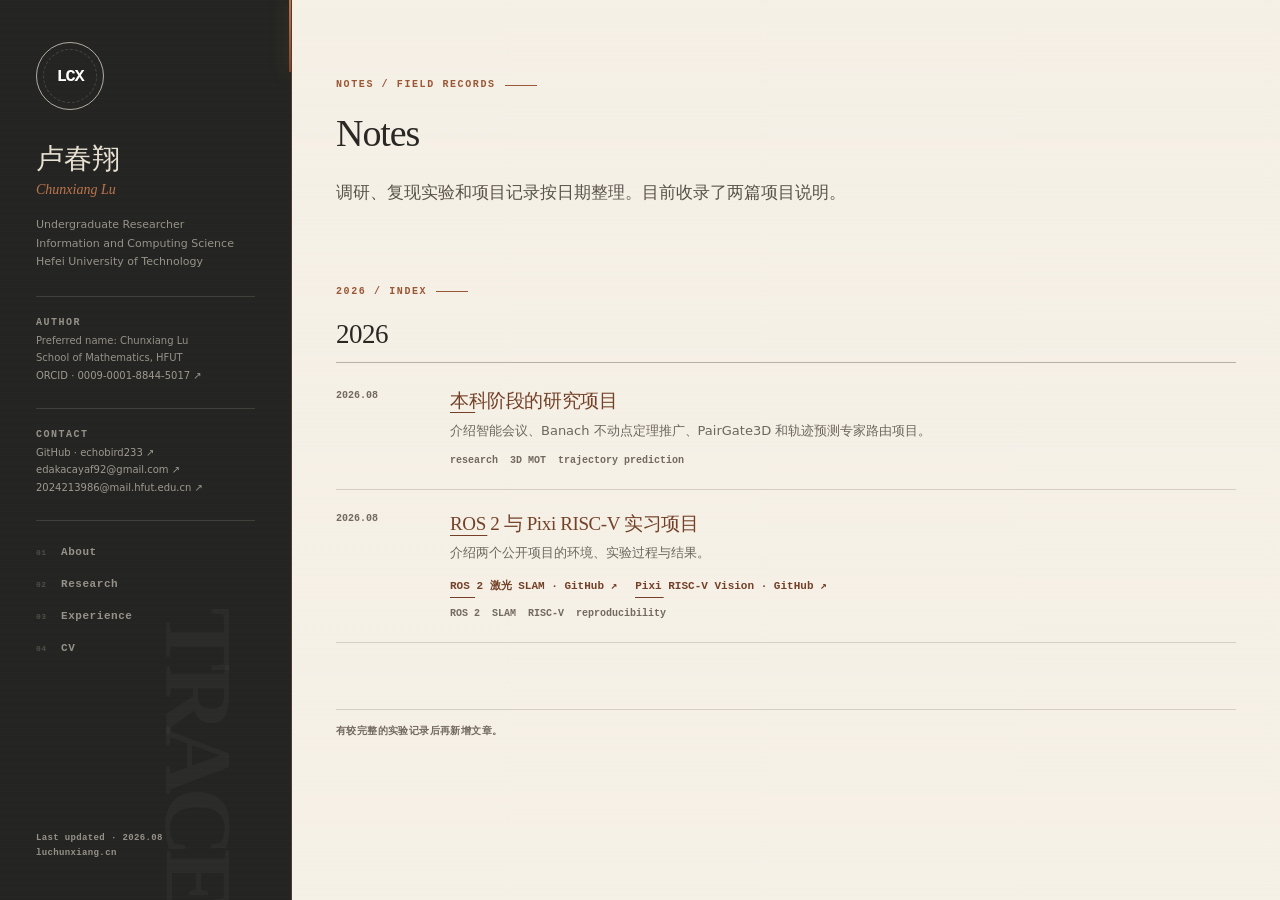
==== commit b76035a8: "Restructure homepage and update research profile" ====
--- a/articles/index.html
+++ b/articles/index.html
@@ -28,7 +28,7 @@
           <div class="profile-block"><p class="profile-label">Contact</p><a href="https://github.com/echobird233" target="_blank" rel="noopener noreferrer">GitHub · echobird233 ↗</a><a href="mailto:edakacayaf92@gmail.com">edakacayaf92@gmail.com ↗</a><a href="mailto:2024213986@mail.hfut.edu.cn">2024213986@mail.hfut.edu.cn ↗</a></div>
         </div>
         <details class="profile-mobile-details"><summary>Author &amp; contact information</summary><div class="profile-block"><p>Preferred name: Chunxiang Lu</p><p>School of Mathematics, HFUT</p><a href="https://orcid.org/0009-0001-8844-5017" target="_blank" rel="noopener noreferrer">ORCID ↗</a><a href="https://github.com/echobird233" target="_blank" rel="noopener noreferrer">GitHub ↗</a><a href="mailto:edakacayaf92@gmail.com">Primary email ↗</a><a href="mailto:2024213986@mail.hfut.edu.cn">HFUT email ↗</a></div></details>
-        <nav id="profile-nav" class="profile-nav" aria-label="主导航"><a href="/">About</a><a href="/projects/academic-research.html">Research</a><a href="/projects/internship.html">Experience</a><a href="/#honors">Honors</a><a href="/resume.html">CV</a><a href="/articles/" aria-current="page">Notes</a></nav>
+        <nav id="profile-nav" class="profile-nav" aria-label="主导航"><a href="/#about">About</a><a href="/#research">Research</a><a href="/#experience">Experience</a><a href="/resume.html">CV</a></nav>
         <p class="profile-foot">Last updated · 2026.08<br>luchunxiang.cn</p>
       </aside>
 
@@ -43,7 +43,7 @@
           <p class="section-kicker">2026 / Index</p>
           <h2>2026</h2>
           <div class="note-index">
-            <article class="note-entry"><time datetime="2026-08">2026.08</time><div><h2><a href="/projects/academic-research.html">本科阶段的研究项目</a></h2><p>介绍智能会议、Banach 不动点定理推广、VeloODE-MOT 和轨迹预测专家路由项目。</p><div class="tag-list"><span>research</span><span>3D MOT</span><span>trajectory prediction</span></div></div></article>
+            <article class="note-entry"><time datetime="2026-08">2026.08</time><div><h2><a href="/projects/academic-research.html">本科阶段的研究项目</a></h2><p>介绍智能会议、Banach 不动点定理推广、PairGate3D 和轨迹预测专家路由项目。</p><div class="tag-list"><span>research</span><span>3D MOT</span><span>trajectory prediction</span></div></div></article>
             <article class="note-entry"><time datetime="2026-08">2026.08</time><div><h2><a href="/projects/internship.html">ROS 2 与 Pixi RISC-V 实习项目</a></h2><p>介绍两个公开项目的环境、实验过程与结果。</p><div class="inline-links"><a href="https://github.com/echobird233/ros2-lidar-slam-study" target="_blank" rel="noopener noreferrer">ROS 2 激光 SLAM · GitHub ↗</a><a href="https://github.com/echobird233/pixi-riscv-vision-validation" target="_blank" rel="noopener noreferrer">Pixi RISC-V Vision · GitHub ↗</a></div><div class="tag-list"><span>ROS 2</span><span>SLAM</span><span>RISC-V</span><span>reproducibility</span></div></div></article>
           </div>
         </section>
--- a/styles.css
+++ b/styles.css
@@ -396,7 +396,7 @@
 
 .research-lines {
   display: grid;
-  grid-template-columns: minmax(0, .95fr) minmax(0, 1fr) minmax(0, 1.5fr);
+  grid-template-columns: repeat(2, minmax(0, 1fr));
   gap: 28px;
   margin-top: 29px;
   padding: 22px 0 0;
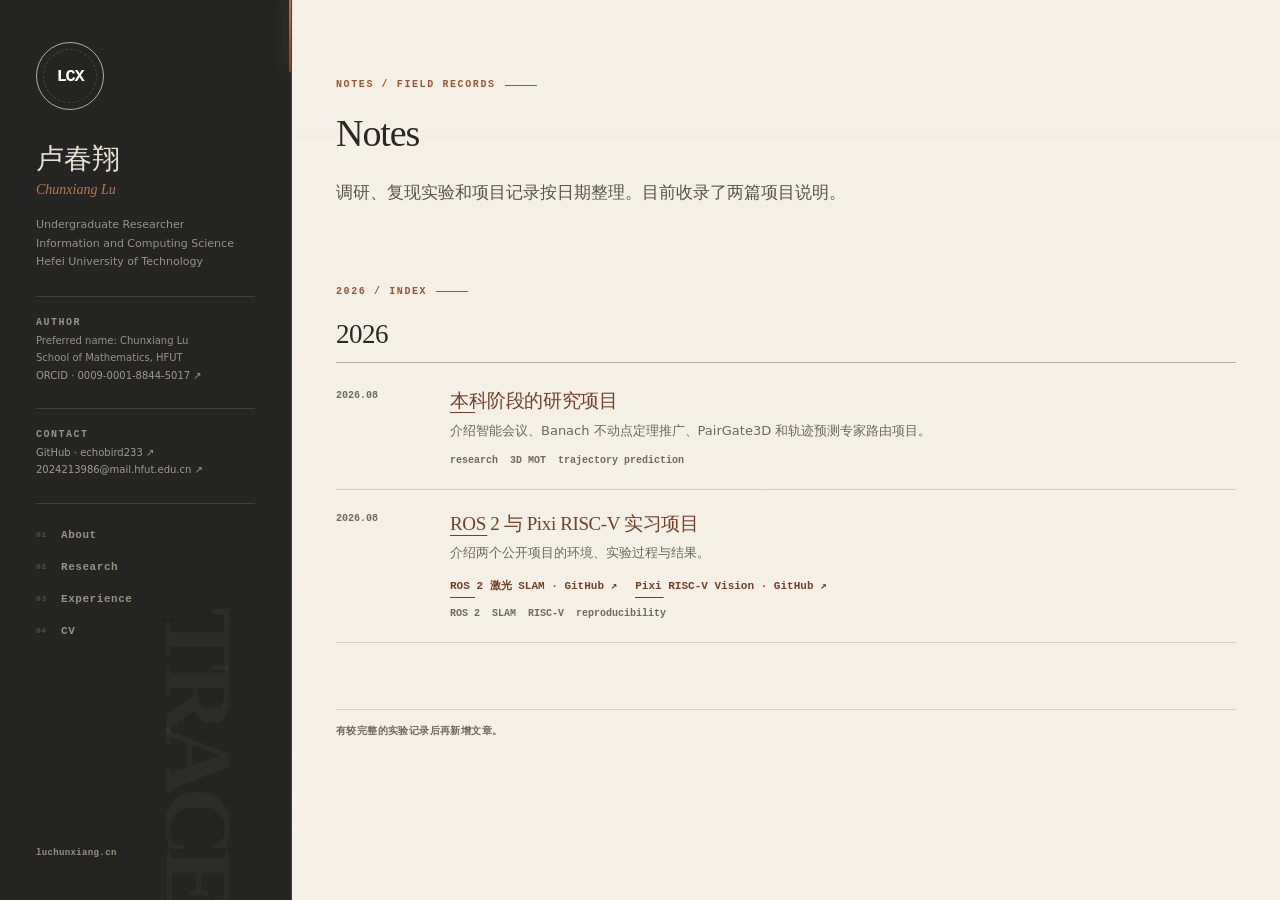
==== commit 7f189c19: "Update contact and research interests" ====
--- a/articles/index.html
+++ b/articles/index.html
@@ -25,11 +25,11 @@
         </div>
         <div class="profile-desktop-details">
           <div class="profile-block"><p class="profile-label">Author</p><p>Preferred name: Chunxiang Lu</p><p>School of Mathematics, HFUT</p><a href="https://orcid.org/0009-0001-8844-5017" target="_blank" rel="noopener noreferrer">ORCID · 0009-0001-8844-5017 ↗</a></div>
-          <div class="profile-block"><p class="profile-label">Contact</p><a href="https://github.com/echobird233" target="_blank" rel="noopener noreferrer">GitHub · echobird233 ↗</a><a href="mailto:edakacayaf92@gmail.com">edakacayaf92@gmail.com ↗</a><a href="mailto:2024213986@mail.hfut.edu.cn">2024213986@mail.hfut.edu.cn ↗</a></div>
+          <div class="profile-block"><p class="profile-label">Contact</p><a href="https://github.com/echobird233" target="_blank" rel="noopener noreferrer">GitHub · echobird233 ↗</a><a href="mailto:2024213986@mail.hfut.edu.cn">2024213986@mail.hfut.edu.cn ↗</a></div>
         </div>
-        <details class="profile-mobile-details"><summary>Author &amp; contact information</summary><div class="profile-block"><p>Preferred name: Chunxiang Lu</p><p>School of Mathematics, HFUT</p><a href="https://orcid.org/0009-0001-8844-5017" target="_blank" rel="noopener noreferrer">ORCID ↗</a><a href="https://github.com/echobird233" target="_blank" rel="noopener noreferrer">GitHub ↗</a><a href="mailto:edakacayaf92@gmail.com">Primary email ↗</a><a href="mailto:2024213986@mail.hfut.edu.cn">HFUT email ↗</a></div></details>
+        <details class="profile-mobile-details"><summary>Author &amp; contact information</summary><div class="profile-block"><p>Preferred name: Chunxiang Lu</p><p>School of Mathematics, HFUT</p><a href="https://orcid.org/0009-0001-8844-5017" target="_blank" rel="noopener noreferrer">ORCID ↗</a><a href="https://github.com/echobird233" target="_blank" rel="noopener noreferrer">GitHub ↗</a><a href="mailto:2024213986@mail.hfut.edu.cn">HFUT email ↗</a></div></details>
         <nav id="profile-nav" class="profile-nav" aria-label="主导航"><a href="/#about">About</a><a href="/#research">Research</a><a href="/#experience">Experience</a><a href="/resume.html">CV</a></nav>
-        <p class="profile-foot">Last updated · 2026.08<br>luchunxiang.cn</p>
+        <p class="profile-foot">luchunxiang.cn</p>
       </aside>
 
       <main id="main-content" class="document">
--- a/styles.css
+++ b/styles.css
@@ -396,7 +396,7 @@
 
 .research-lines {
   display: grid;
-  grid-template-columns: repeat(2, minmax(0, 1fr));
+  grid-template-columns: minmax(0, .95fr) minmax(0, 1fr) minmax(0, 1.5fr);
   gap: 28px;
   margin-top: 29px;
   padding: 22px 0 0;
